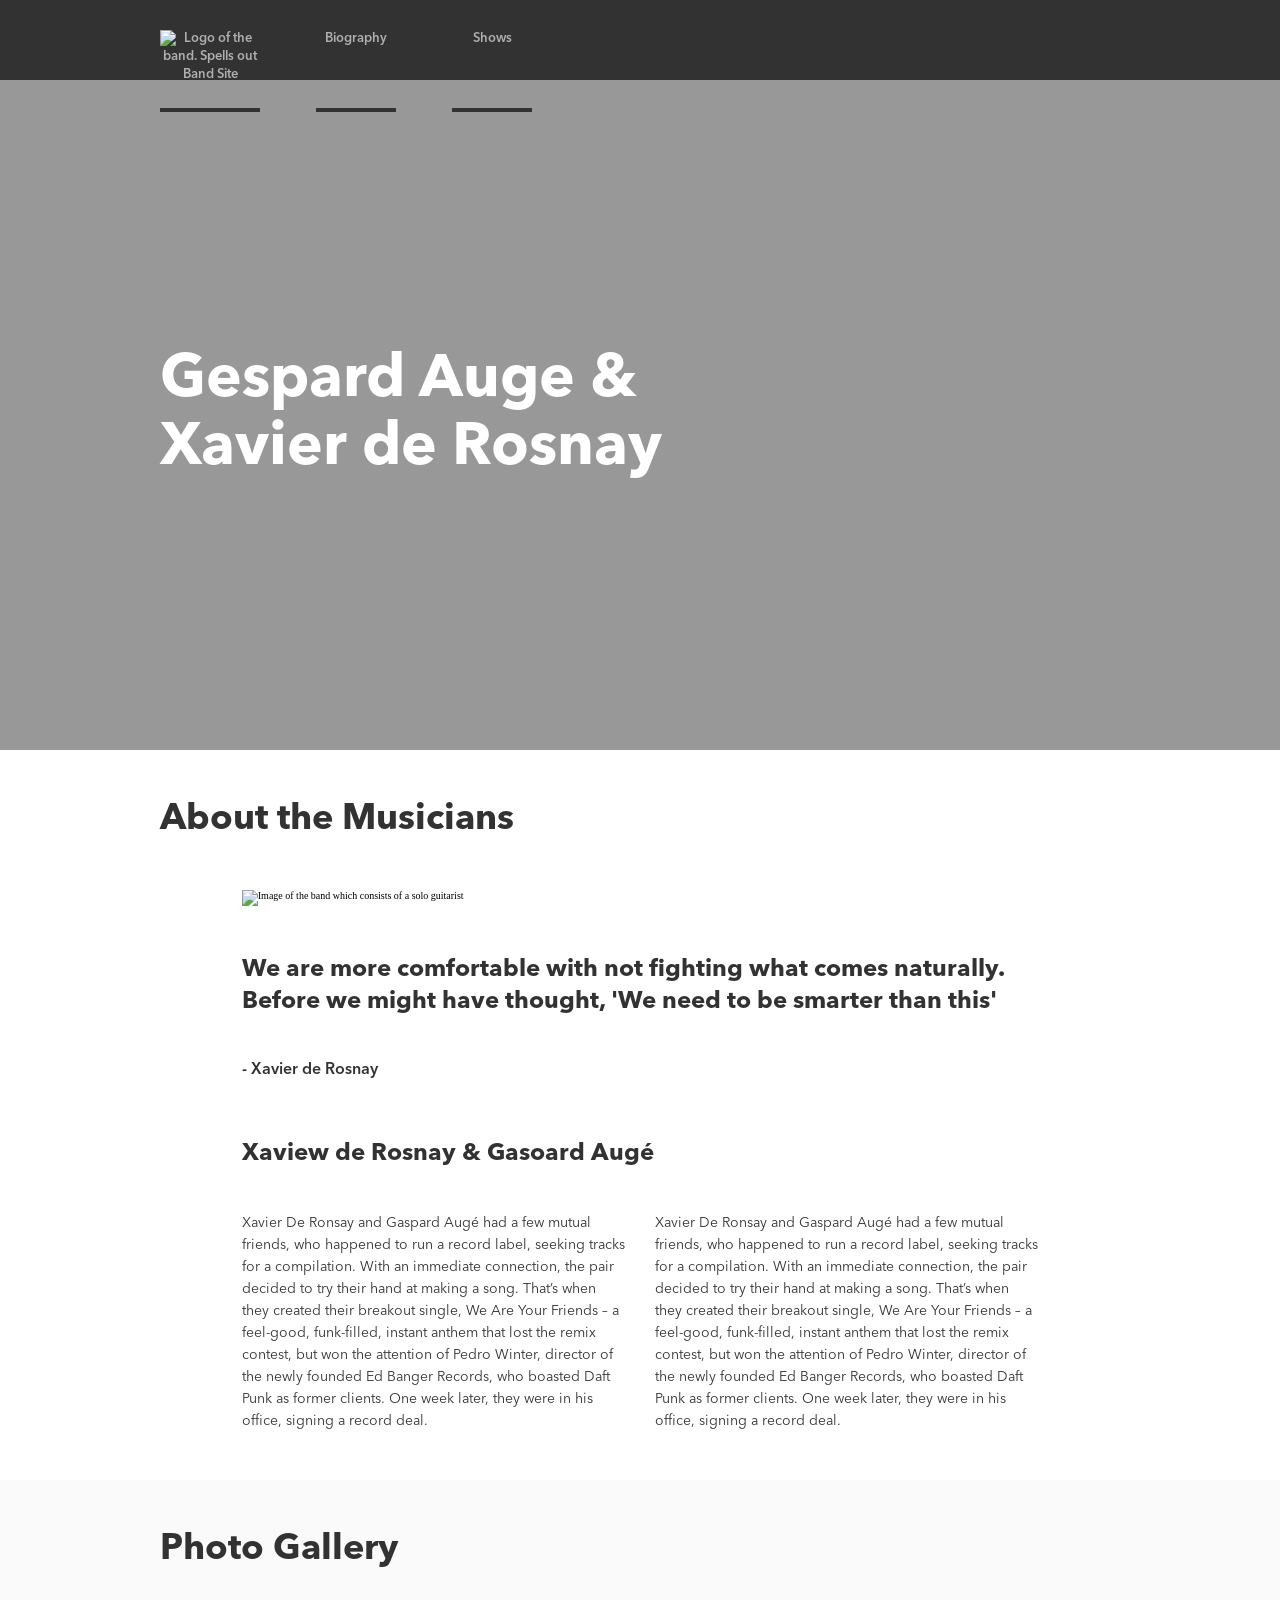
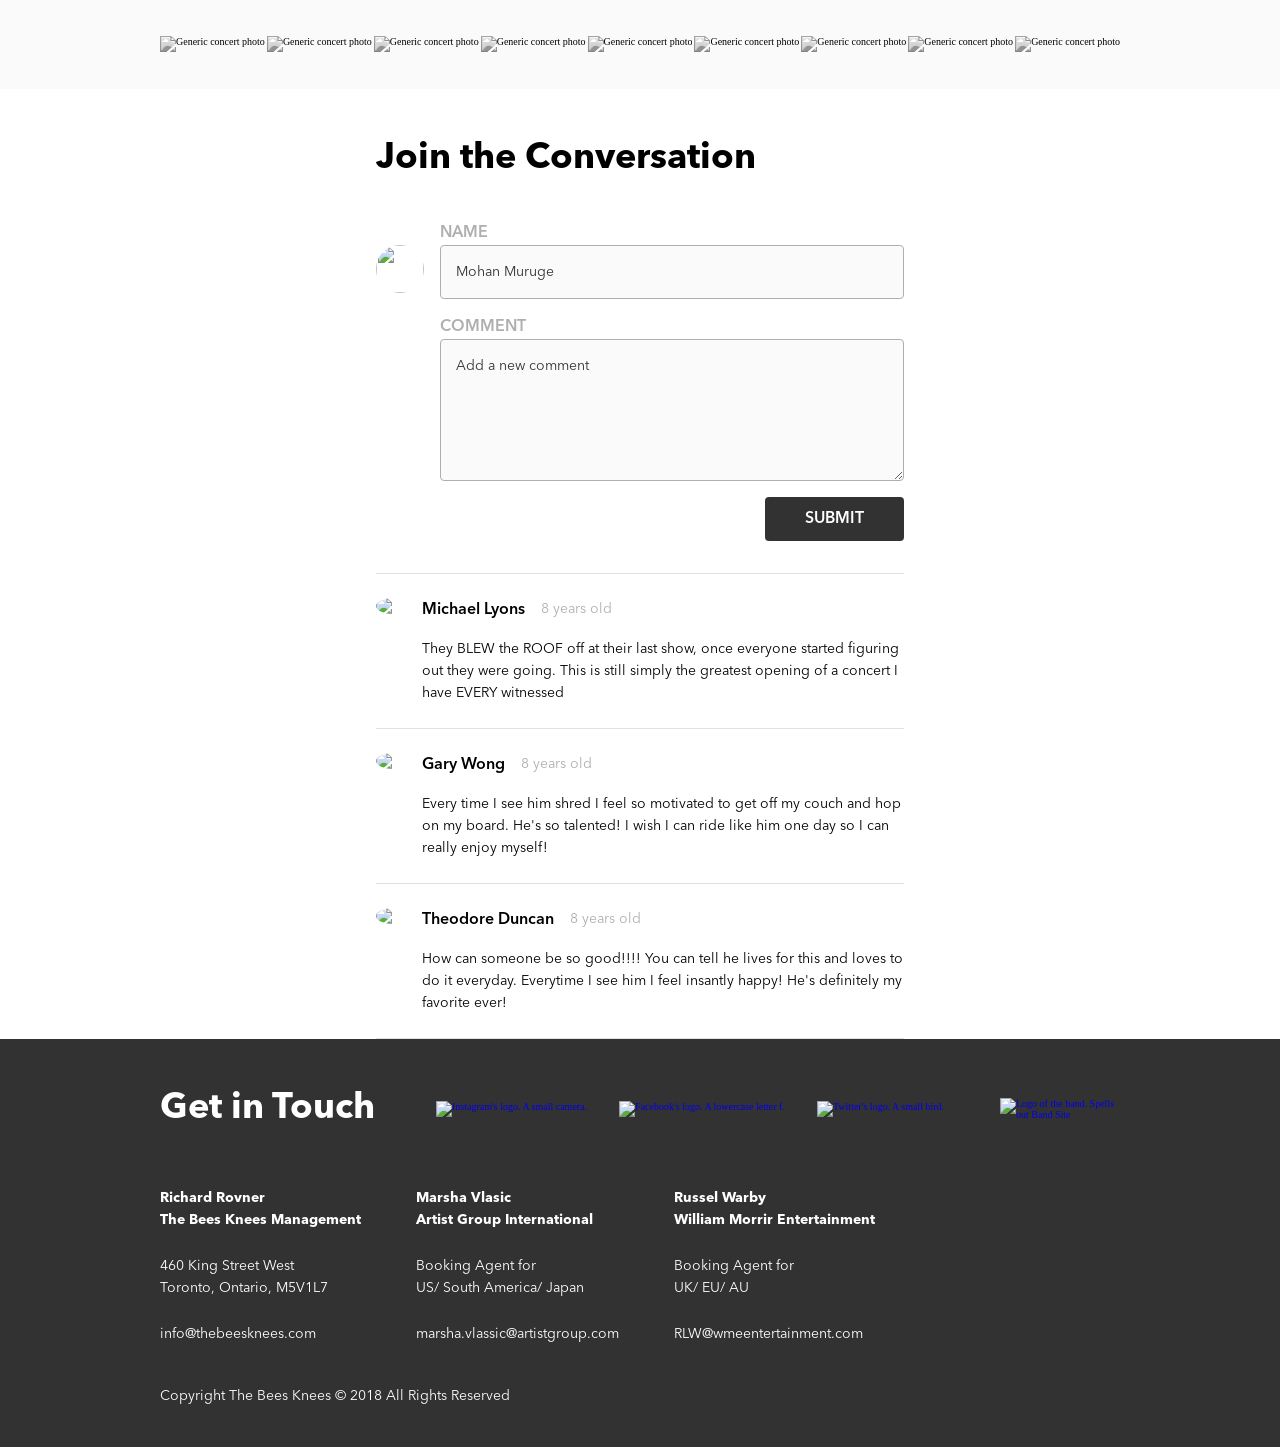
==== sprint2/index.html @ 16f15929 "comments now display just now after posted. BEM variable fixed. Continue work on BEM in comment sect" ====
<!DOCTYPE html>
<html lang="en">
<head>
  <meta charset="UTF-8">
  <meta name="viewport" content="width=device-width, initial-scale=1.0">
  <meta http-equiv="X-UA-Compatible" content="ie=edge">
  <link rel="stylesheet" href="./css/master.css">
  <title>Band Site</title>
</head>
<body>
  <header id="home" class="header"> 
    <nav class="nav"><!--Start of the Navigation-->
      <ul class="nav__list"> <!--Start of navigation list-->
        <li class="nav__item nav__item--full"> <!--Logo takes up full width at mobile-->
          <a href="#home" class="nav__link">
            <img class="nav__logo" src="../../assets/logo/Logo-bandsite.png" alt="Logo of the band. Spells out Band Site">
          </a>
        </li>
        <li class="nav__item nav__item--half"> <!--Nav links take up half width at mobile-->
          <a  class="nav__link nav__link--hover"href="#about">Biography</a>
        </li>
        <li class="nav__item nav__item--half"> <!--Nav links take up half width at mobile-->
          <a  class="nav__link nav__link--hover" href="#">Shows</a>
        </li>
      </ul> <!--End of navigation list-->
    </nav> <!--End of Navigation-->
    <div class="header__hero-wrapper">
      <h1 class="header__title">Gespard Auge &AMP; Xavier de Rosnay</h1> <!--Hero header and page title-->
    </div>
  </header>
  
  <main>
    <section id="about" class="section section--about"> <!--Start of About section-->
      <h2 class="section__title section__title--about">About the Musicians</h2> 
      <div class="section__content section__content--about"> <!--Start of About section content-->
        <div class="section__img-container">
          <img class="section__img--about" src="../../assets/images/band.jpg" alt="Image of the band which consists of a solo guitarist">
        </div>
        <blockquote class="section__quote">
          <p class="section__text--quote section__text--bold">We are more comfortable with not fighting what comes naturally. 
            Before we might have thought, 'We need to be smarter than this'</p> <!--Quote text-->
          <footer class="section__text section__text--bold">- Xavier de Rosnay</footer>
        </blockquote>
          
          <h3 class="section__sub-header">Xaview de Rosnay &AMP; Gasoard Augé</h3>
        <div class="section__content--description"> <!--Start of Content description wrapper-->
          <p class="section__text section__text--description">Xavier De Ronsay and Gaspard Augé had a few mutual friends, who happened to run a record label, seeking tracks for a compilation. With an immediate connection, the pair decided to try their hand at making a song. That’s when they created their breakout single, We Are Your Friends – a feel-good, funk-filled, instant anthem that lost the remix contest, but won the attention of Pedro Winter, director of the newly founded Ed Banger Records, who boasted Daft Punk as former clients. One week later, they were in his office, signing a record deal.</p>
          <p class="section__text section__text--description">Xavier De Ronsay and Gaspard Augé had a few mutual friends, who happened to run a record label, seeking tracks for a compilation. With an immediate connection, the pair decided to try their hand at making a song. That’s when they created their breakout single, We Are Your Friends – a feel-good, funk-filled, instant anthem that lost the remix contest, but won the attention of Pedro Winter, director of the newly founded Ed Banger Records, who boasted Daft Punk as former clients. One week later, they were in his office, signing a record deal.</p>
        </div> <!--End of Content description wrapper-->
      </div> <!--Start of About section content-->
    </section> <!--End of About section-->

    <section id="shows" class="section section--shows"> <!--Start of Shows section-->
      <h2 class="section__title section__title--shows">Photo Gallery</h2>
      <ul class="section__content--gallery"> <!--Start of Gallery section-->
        <li class="section__img-container--gallery"> <!--Gallery image container-->
          <img class="section__img--shows" src="../../assets/images/Photo-gallery-1.jpg" alt="Generic concert photo">
        </li>
        <li class="section__img-container--gallery"> <!--Gallery image container-->
          <img class="section__img--shows" src="../../assets/images/Photo-gallery-2.jpg" alt="Generic concert photo">
        </li>
        <li class="section__img-container--gallery"> <!--Gallery image container-->
          <img class="section__img--shows" src="../../assets/images/Photo-gallery-3.jpg" alt="Generic concert photo">
        </li>
        <li class="section__img-container--gallery"> <!--Gallery image container-->
          <img class="section__img--shows" src="../../assets/images/Photo-gallery-4.jpg" alt="Generic concert photo">
        </li>
        <li class="section__img-container--gallery"> <!--Gallery image container-->
          <img class="section__img--shows" src="../../assets/images/Photo-gallery-5.jpg" alt="Generic concert photo">
        </li>
        <li class="section__img-container--gallery"> <!--Gallery image container-->
          <img class="section__img--shows" src="../../assets/images/Photo-gallery-6.jpg" alt="Generic concert photo">
        </li>
        <li class="section__img-container--gallery"> <!--Gallery image container-->
          <img class="section__img--shows" src="../../assets/images/Photo-gallery-7.jpg" alt="Generic concert photo">
        </li>
        <li class="section__img-container--gallery"> <!--Gallery image container-->
          <img class="section__img--shows" src="../../assets/images/Photo-gallery-8.jpg" alt="Generic concert photo">
        </li>
        <li class="section__img-container--gallery"> <!--Gallery image container-->
          <img class="section__img--shows" src="../../assets/images/Photo-gallery-9.jpg" alt="Generic concert photo">
        </li>
      </ul> <!--End of Gallery section-->
    </section> <!--End of Shows section-->

    <section class="section section--comments"> <!--Start of the Comments section-->
      <div class="comments"> <!-- Start of Comment center wrapper-->
        <h2 class="comments__title">Join the Conversation</h2>
        <div class="comments__flex"> <!--Start of the flex container for new comments-->
          <img class="comments__img--large" src="../../../assets/images/Mohan-muruge.jpg" alt="">
          <form class="comments__form" action=""> <!--Start of the input form-->
            <label class='comments__label' for="name">Name</label> 
            <input type="text" name='name' class='comments__input comments__input--name' placeholder="Mohan Muruge"> <!--Input for the name-->
            <label class='comments__label' for="comment">Comment</label>
            <textarea name="comment" class='comments__input comments__input--comment' rows="5" cols="" placeholder="Add a new comment"></textarea> <!--Input for the comment-->
            <button class='button comments__submit'>Submit</button>
          </form> <!--End of the input form-->
        </div> <!--End of the flex container for new comments-->
        <div class="comments--posted">
          <!-- Javascript inserted into this div -->
        </div>
      </div> <!-- Start of Comment center wrapper-->
    </section> <!--End of the Comments section-->
  </main>

  <footer class="footer"> 
    <div class="footer__flex"><!--Start of Top footer flex container-->
      <h2 class="footer__title">Get in Touch</h2> <!--Top footer flex item 1 - Footer title-->
      <ul class="footer__flex social"> <!--Top footer flex item 2 - Social Icons-->
        <li class="social__container"> <!--Social link container-->
          <a class="social__link" href="http://www.instagram.com" target="__blank">
            <img class="social__img" src="../../assets/icons/png/Icon-instagram.png" alt="Instagram's logo. A small camera.">
          </a>
        </li>
        <li class="social__container"> <!--Social link container-->
          <a class="social__link" href="http://www.facebook.com" target="__blank">
            <img class="social__img" src="../../assets/icons/png/Icon-facebook.png" alt="Facebook's logo. A lowercase letter f.">
          </a>
        </li>
        <li class="social__container"> <!--Social link container-->
          <a class="social__link" href="http://www.twitter.com" target="__blank">        
            <img class="social__img" src="../../assets/icons/png/Icon-twitter.png" alt="Twitter's logo. A small bird.">
          </a>      
        </li>
      </ul> <!--End of top footer flex item 2-->
      <a href="#home" class="social__logo"> <!--Top footer flex item 3 - Band Logo-->
        <img src="../../assets/logo/Logo-bandsite.png" alt="Logo of the band. Spells out Band Site">
      </a>
    </div> <!--End of Top footer flex container-->
    <ul class="contact footer__flex"> <!--Start of Middle footer flex container-->
      <li class="contact__item"> <!--Middle footer flex item 1 - Contact Info-->
        <p class="contact__text contact__text--bold">Richard Rovner</p>
        <p class="contact__text contact__text--bold contact__text--padding">The Bees Knees Management</p>
        <p class="contact__text">460 King Street West</p>
        <p class="contact__text contact__text--padding">Toronto, Ontario, M5V1L7</p>
        <a class="contact__mail" href="mailto:info@thebeesknees.com">info@thebeesknees.com</a>
      </li><!--End of Middle footer flex item 1-->
      <li class="contact__item"> <!--Middle footer flex item 2 - Contact Info-->
        <p class="contact__text contact__text--bold">Marsha Vlasic</p>
        <p class="contact__text contact__text--bold contact__text--padding">Artist Group International</p>
        <p class="contact__text">Booking Agent for</p>
        <p class="contact__text contact__text--padding">US/ South America/ Japan</p>
        <a class="contact__mail" href="mailto:Rmarsha.vlassic@artistgroup.com">marsha.vlassic@artistgroup.com</a>
      </li> <!--End of Middle footer flex item 2-->
      <li class="contact__item"> <!--Middle footer flex item 3 - Contact Info-->
        <p class="contact__text contact__text--bold">Russel Warby</p>
        <p class="contact__text contact__text--bold contact__text--padding">William Morrir Entertainment</p>
        <p class="contact__text">Booking Agent for</p>
        <p class="contact__text contact__text--padding">UK/ EU/ AU</p>
        <a class="contact__mail" href="mailto:RLW@wmeentertainment.com">RLW@wmeentertainment.com</a>
      </li> <!--End of Middle footer flex item 3-->
    </ul> <!--End of Middle footer flex container-->
    <p class="contact__text">Copyright The Bees Knees &COPY; 2018 All Rights Reserved</p>
  </footer>
  
  <script src="./js/script.js"></script>

</body>
</html>
---- sprint2/css/master.css ----
html {
  line-height: 1.15;
  -ms-text-size-adjust: 100%;
  -webkit-text-size-adjust: 100%;
}

body {
  margin: 0;
}

article, aside, footer, header, nav, section {
  display: block;
}

h1 {
  font-size: 2em;
  margin: .67em 0;
}

figcaption, figure, main {
  display: block;
}

figure {
  margin: 1em 40px;
}

hr {
  -webkit-box-sizing: content-box;
          box-sizing: content-box;
  height: 0;
  overflow: visible;
}

pre {
  font-family: monospace,monospace;
  font-size: 1em;
}

a {
  background-color: transparent;
  -webkit-text-decoration-skip: objects;
}

abbr[title] {
  border-bottom: none;
  text-decoration: underline;
  -webkit-text-decoration: underline dotted;
          text-decoration: underline dotted;
}

b, strong {
  font-weight: inherit;
}

b, strong {
  font-weight: bolder;
}

code, kbd, samp {
  font-family: monospace,monospace;
  font-size: 1em;
}

dfn {
  font-style: italic;
}

mark {
  background-color: #ff0;
  color: #000;
}

small {
  font-size: 80%;
}

sub, sup {
  font-size: 75%;
  line-height: 0;
  position: relative;
  vertical-align: baseline;
}

sub {
  bottom: -.25em;
}

sup {
  top: -.5em;
}

audio, video {
  display: inline-block;
}

audio:not([controls]) {
  display: none;
  height: 0;
}

img {
  border-style: none;
}

svg:not(:root) {
  overflow: hidden;
}

button, input, optgroup, select, textarea {
  font-family: sans-serif;
  font-size: 100%;
  line-height: 1.15;
  margin: 0;
}

button, input {
  overflow: visible;
}

button, select {
  text-transform: none;
}

button, html [type=button], [type=reset], [type=submit] {
  -webkit-appearance: button;
}

button::-moz-focus-inner, [type=button]::-moz-focus-inner, [type=reset]::-moz-focus-inner, [type=submit]::-moz-focus-inner {
  border-style: none;
  padding: 0;
}

button:-moz-focusring, [type=button]:-moz-focusring, [type=reset]:-moz-focusring, [type=submit]:-moz-focusring {
  outline: 1px dotted ButtonText;
}

fieldset {
  padding: .35em .75em .625em;
}

legend {
  -webkit-box-sizing: border-box;
          box-sizing: border-box;
  color: inherit;
  display: table;
  max-width: 100%;
  padding: 0;
  white-space: normal;
}

progress {
  display: inline-block;
  vertical-align: baseline;
}

textarea {
  overflow: auto;
}

[type=checkbox], [type=radio] {
  -webkit-box-sizing: border-box;
          box-sizing: border-box;
  padding: 0;
}

[type=number]::-webkit-inner-spin-button, [type=number]::-webkit-outer-spin-button {
  height: auto;
}

[type=search] {
  -webkit-appearance: textfield;
  outline-offset: -2px;
}

[type=search]::-webkit-search-cancel-button, [type=search]::-webkit-search-decoration {
  -webkit-appearance: none;
}

::-webkit-file-upload-button {
  -webkit-appearance: button;
  font: inherit;
}

details, menu {
  display: block;
}

summary {
  display: list-item;
}

canvas {
  display: inline-block;
}

template {
  display: none;
}

[hidden] {
  display: none;
}

.clearfix:after {
  visibility: hidden;
  display: block;
  font-size: 0;
  content: " ";
  clear: both;
  height: 0;
}

* {
  -webkit-box-sizing: border-box;
  box-sizing: border-box;
}

.visuallyhidden:not(:focus):not(:active) {
  position: absolute;
  width: 1px;
  height: 1px;
  margin: -1px;
  border: 0;
  padding: 0;
  white-space: nowrap;
  -webkit-clip-path: inset(100%);
          clip-path: inset(100%);
  clip: rect(0 0 0 0);
  overflow: hidden;
}

@font-face {
  font-family: "AvenirBold";
  src: url("./fonts/AvenirNextProLT/Linotype - AvenirNextLTPro-Bold.otf") format("opentype"), url("./fonts/AvenirNextProLT/Alternative files/Linotype - Avenir Next LT Pro Bold.ttf") format("truetype");
}

@font-face {
  font-family: "AvenirDemiBold";
  src: url("./fonts/AvenirNextProLT/Linotype - AvenirNextLTPro-Demi.otf") format("opentype"), url("./fonts/AvenirNextProLT/Alternative files/Linotype - Avenir Next LT Pro Demi.ttf") format("truetype");
}

@font-face {
  font-family: "AvenirRegular";
  src: url("./fonts/AvenirNextProLT/Linotype - AvenirNextLTPro-Regular.otf") format("opentype"), url("./fonts/AvenirNextProLT/Alternative files/Linotype - Avenir Next LT Pro.ttf") format("truetype");
}

.header__title {
  font-weight: 600;
  font-family: AvenirBold, Helvetica, sans-serif;
  font-size: 2.4rem;
  line-height: 3.2rem;
}

@media only screen and (min-width: 550px) {
  .header__title {
    font-size: 6rem;
    line-height: 6.8rem;
  }
}

.section__title, .comments__title, .footer__title {
  font-weight: 600;
  font-family: AvenirBold, Helvetica, sans-serif;
  font-size: 2.4rem;
  line-height: 3.2rem;
}

@media only screen and (min-width: 550px) {
  .section__title, .comments__title, .footer__title {
    font-size: 3.6rem;
    line-height: 4.4rem;
  }
}

.section__sub-header {
  font-weight: 600;
  font-family: AvenirBold, Helvetica, sans-serif;
  font-size: 1.4rem;
  line-height: 2.2rem;
}

@media only screen and (min-width: 550px) {
  .section__sub-header {
    font-size: 2.4rem;
    line-height: 3.2rem;
  }
}

.section__text, .comments__input, .content__flex, .content__date, .content__comment, .contact__text, .contact__mail {
  font-weight: 400;
  font-family: AvenirRegular, Helvetica, sans-serif;
  font-size: 1.3rem;
  line-height: 1.8rem;
}

@media only screen and (min-width: 550px) {
  .section__text, .comments__input, .content__flex, .content__date, .content__comment, .contact__text, .contact__mail {
    font-size: 1.4rem;
    line-height: 2.2rem;
  }
}

.comments__submit, .section__text--bold, .comments__label, .content__username {
  font-weight: 500;
  font-family: AvenirDemiBold, Helvetica, sans-serif;
  font-size: 1.6rem;
  line-height: 2.4rem;
}

.section, .footer {
  padding-left: 5%;
  padding-right: 5%;
}

@media only screen and (min-width: 550px) {
  .nav, .section, .footer {
    padding-left: 3.125%;
    padding-right: 3.125%;
  }
}

@media only screen and (min-width: 1200px) {
  .nav, .section, .footer {
    padding-left: 12.5%;
    padding-right: 12.5%;
  }
}

.header__title {
  margin-left: 5%;
  margin-right: 5%;
}

@media only screen and (min-width: 550px) {
  .header__title {
    margin-left: 3.125%;
    margin-right: 3.125%;
  }
}

@media only screen and (min-width: 1200px) {
  .header__title {
    margin-left: 12.5%;
    margin-right: 12.5%;
  }
}

.comments__submit {
  color: white;
  text-transform: uppercase;
  border-radius: 4px;
  background: #323232;
  padding: 10px 40px;
}

.comments__submit:hover {
  background: #0065AD;
}

@media only screen and (min-width: 550px) {
  .comments__submit {
    max-width: 14.8rem;
    -ms-flex-item-align: end;
        align-self: flex-end;
  }
}

.comments__flex, .comments__posted-comment {
  border-bottom: 1px solid #E1E1E1;
}

/************************* General Settings of Elements and Sections...and Stylistic Sugar! *************************/
html {
  font-size: 62.5%;
}

ul, li {
  padding: 0;
  margin: 0;
}

li {
  list-style: none;
}

h1, h2, h3,
h4, h5, h6,
p {
  margin: 0;
}

img {
  width: 100%;
  display: block;
}

a {
  display: inline-block;
  text-decoration: none;
}

blockquote {
  padding: 0;
  margin: 0;
}

button, input,
textarea {
  border: none;
}

.header {
  display: -webkit-box;
  display: -ms-flexbox;
  display: flex;
  -webkit-box-orient: vertical;
  -webkit-box-direction: normal;
      -ms-flex-direction: column;
          flex-direction: column;
  height: 26.3rem;
}

@media only screen and (min-width: 550px) {
  .header {
    height: 48rem;
  }
}

@media only screen and (min-width: 1200px) {
  .header {
    height: 75rem;
  }
}

.header__hero-wrapper {
  -webkit-box-flex: 1;
      -ms-flex: 1;
          flex: 1;
  display: -webkit-box;
  display: -ms-flexbox;
  display: flex;
  -webkit-box-orient: vertical;
  -webkit-box-direction: normal;
      -ms-flex-direction: column;
          flex-direction: column;
  -webkit-box-pack: center;
      -ms-flex-pack: center;
          justify-content: center;
  background-image: -webkit-gradient(linear, left top, left bottom, from(rgba(50, 50, 50, 0.5))), url("../../../assets/images/hero.jpg");
  background-image: linear-gradient(rgba(50, 50, 50, 0.5)), url("../../../assets/images/hero.jpg");
  background-size: cover;
  background-position: center;
  background-repeat: no-repeat;
}

.header__title {
  max-width: 21rem;
  color: #FFF;
}

@media only screen and (min-width: 550px) {
  .header__title {
    max-width: 59.6rem;
  }
}

@media only screen and (min-width: 1200px) {
  .header__title {
    max-width: 52.8rem;
  }
}

.nav {
  background: #323232;
}

.nav__list {
  display: -webkit-box;
  display: -ms-flexbox;
  display: flex;
  -ms-flex-wrap: wrap;
      flex-wrap: wrap;
  height: 8.0rem;
  -ms-flex-pack: distribute;
      justify-content: space-around;
}

@media only screen and (min-width: 550px) {
  .nav__list {
    -webkit-box-pack: start;
        -ms-flex-pack: start;
            justify-content: flex-start;
  }
}

.nav__item {
  text-align: center;
  display: -webkit-box;
  display: -ms-flexbox;
  display: flex;
  -webkit-box-align: stretch;
      -ms-flex-align: stretch;
          align-items: stretch;
  position: relative;
}

.nav__item--full {
  -webkit-box-flex: 0;
      -ms-flex: 0 0 100%;
          flex: 0 0 100%;
}

@media only screen and (min-width: 550px) {
  .nav__item--full {
    -webkit-box-flex: 0;
        -ms-flex: 0;
            flex: 0;
    margin-right: 24px;
  }
}

@media only screen and (min-width: 1200px) {
  .nav__item--full {
    margin-right: 56px;
  }
}

.nav__item--half {
  -webkit-box-flex: 0;
      -ms-flex: 0 0 50%;
          flex: 0 0 50%;
}

@media only screen and (min-width: 550px) {
  .nav__item--half {
    -webkit-box-flex: 0;
        -ms-flex: 0;
            flex: 0;
    margin-right: 24px;
  }
}

@media only screen and (min-width: 1200px) {
  .nav__item--half {
    margin-right: 56px;
    min-width: 80px;
  }
}

.nav__logo {
  width: 100px;
  margin: 0 auto;
}

.nav__link {
  font-size: 1.3rem;
  line-height: 1.8rem;
  font-weight: 500;
  font-family: AvenirDemiBold, Helvetica, sans-serif;
  -webkit-box-flex: 1;
      -ms-flex: 1;
          flex: 1;
  padding: 8px;
  color: #AFAFAF;
  border-bottom: 4px solid #323232;
}

.nav__link--hover:hover {
  color: #FAFAFA;
  border-bottom: 4px solid #FFF;
}

@media only screen and (min-width: 550px) {
  .nav__link {
    padding: 30px 0 24px 0;
  }
}

.section--about {
  padding-top: 32px;
  padding-bottom: 40px;
}

@media only screen and (min-width: 550px) {
  .section--about {
    padding-top: 40px;
  }
}

@media only screen and (min-width: 1200px) {
  .section--about {
    padding-top: 48px;
  }
}

@media only screen and (min-width: 550px) {
  .section--about {
    padding-bottom: 44px;
  }
}

@media only screen and (min-width: 1200px) {
  .section--about {
    padding-bottom: 48px;
  }
}

.section--shows {
  padding-top: 32px;
  padding-bottom: 24px;
  background: #FAFAFA;
}

@media only screen and (min-width: 550px) {
  .section--shows {
    padding-top: 40px;
  }
}

@media only screen and (min-width: 1200px) {
  .section--shows {
    padding-top: 48px;
  }
}

@media only screen and (min-width: 550px) {
  .section--shows {
    padding-bottom: 20px;
  }
}

@media only screen and (min-width: 1200px) {
  .section--shows {
    padding-bottom: 16px;
  }
}

.section--comments {
  padding-top: 32px;
}

@media only screen and (min-width: 550px) {
  .section--comments {
    padding-top: 40px;
  }
}

@media only screen and (min-width: 1200px) {
  .section--comments {
    padding-top: 48px;
  }
}

.section__title {
  color: #323232;
}

.section__title--about {
  padding-bottom: 24px;
}

@media only screen and (min-width: 550px) {
  .section__title--about {
    padding-bottom: 36px;
  }
}

@media only screen and (min-width: 1200px) {
  .section__title--about {
    padding-bottom: 48px;
  }
}

.section__title--shows {
  padding-bottom: 24px;
}

@media only screen and (min-width: 550px) {
  .section__title--shows {
    padding-bottom: 44px;
  }
}

@media only screen and (min-width: 1200px) {
  .section__title--shows {
    padding-bottom: 64px;
  }
}

.section__quote {
  padding-bottom: 40px;
}

@media only screen and (min-width: 550px) {
  .section__quote {
    padding-bottom: 48px;
  }
}

@media only screen and (min-width: 1200px) {
  .section__quote {
    padding-bottom: 56px;
  }
}

.section__text {
  color: #323232;
}

.section__text--bold {
  color: #323232;
}

.section__text--quote {
  padding-bottom: 32px;
  color: #323232;
}

@media only screen and (min-width: 550px) {
  .section__text--quote {
    padding-bottom: 36px;
  }
}

@media only screen and (min-width: 1200px) {
  .section__text--quote {
    padding-bottom: 40px;
  }
}

@media only screen and (min-width: 550px) {
  .section__text--quote {
    font-weight: 600;
    font-family: AvenirBold, Helvetica, sans-serif;
    font-size: 1.4rem;
    line-height: 2.2rem;
  }
}

@media only screen and (min-width: 550px) and (min-width: 550px) {
  .section__text--quote {
    font-size: 2.4rem;
    line-height: 3.2rem;
  }
}

@media only screen and (min-width: 550px) {
  .section__text--description {
    max-width: 48.33333%;
  }
}

@media only screen and (min-width: 1200px) {
  .section__text--description {
    max-width: 48.14815%;
  }
}

.section__sub-header {
  padding-bottom: 24px;
  color: #323232;
}

@media only screen and (min-width: 550px) {
  .section__sub-header {
    padding-bottom: 33px;
  }
}

@media only screen and (min-width: 1200px) {
  .section__sub-header {
    padding-bottom: 42px;
  }
}

@media only screen and (min-width: 1200px) {
  .section__content {
    max-width: 82.96296%;
    margin: 0 auto;
  }
}

@media only screen and (min-width: 550px) {
  .section__content--description {
    display: -webkit-box;
    display: -ms-flexbox;
    display: flex;
    -webkit-box-pack: justify;
        -ms-flex-pack: justify;
            justify-content: space-between;
  }
}

.section__content--gallery {
  display: -webkit-box;
  display: -ms-flexbox;
  display: flex;
  -ms-flex-wrap: wrap;
      flex-wrap: wrap;
  -webkit-box-orient: vertical;
  -webkit-box-direction: normal;
      -ms-flex-direction: column;
          flex-direction: column;
}

@media only screen and (min-width: 550px) {
  .section__content--gallery {
    -webkit-box-orient: horizontal;
    -webkit-box-direction: normal;
        -ms-flex-direction: row;
            flex-direction: row;
    -webkit-box-pack: justify;
        -ms-flex-pack: justify;
            justify-content: space-between;
  }
}

.section__img-container {
  padding-bottom: 24px;
}

@media only screen and (min-width: 550px) {
  .section__img-container {
    padding-bottom: 36px;
  }
}

@media only screen and (min-width: 1200px) {
  .section__img-container {
    padding-bottom: 48px;
  }
}

.section__img-container--gallery {
  margin-bottom: 1.6rem;
}

@media only screen and (min-width: 550px) {
  .section__img-container--gallery {
    max-width: 31.11111%;
    margin-bottom: 3.33333%;
  }
}

@media only screen and (min-width: 1200px) {
  .section__img-container--gallery {
    max-width: 31.85185%;
    margin-bottom: 2.22222%;
  }
}

.section__img--shows {
  -webkit-filter: grayscale(1);
          filter: grayscale(1);
  -webkit-transition: all 0.5s;
  transition: all 0.5s;
}

.section__img--shows:hover {
  -webkit-filter: grayscale(0);
          filter: grayscale(0);
  -webkit-transition: all 0.5s;
  transition: all 0.5s;
}

.comments {
  margin: 0 auto;
}

@media only screen and (min-width: 550px) {
  .comments {
    max-width: 52rem;
  }
}

@media only screen and (min-width: 1200px) {
  .comments {
    max-width: 52.8rem;
  }
}

.comments__flex {
  padding-bottom: 3.2rem;
  display: -webkit-box;
  display: -ms-flexbox;
  display: flex;
}

.comments__form {
  display: -webkit-box;
  display: -ms-flexbox;
  display: flex;
  -webkit-box-orient: vertical;
  -webkit-box-direction: normal;
      -ms-flex-direction: column;
          flex-direction: column;
  -webkit-box-flex: 1;
      -ms-flex: 1;
          flex: 1;
}

.comments__title {
  padding-bottom: 4.0rem;
}

.comments__img--small {
  width: 36px;
  border-radius: 50%;
  margin-right: 10px;
}

.comments__img--large {
  width: 48px;
  height: 48px;
  border-radius: 50%;
  margin-top: 2.4rem;
  margin-right: 1.6rem;
}

.comments__label {
  color: #AFAFAF;
  text-transform: uppercase;
}

.comments__input {
  color: #323232;
  background: #FAFAFA;
  padding: 15px;
  border: 1px solid #AFAFAF;
  border-radius: 4px;
  margin-bottom: 1.6rem;
}

.comments__input::-webkit-input-placeholder {
  color: #323232;
  opacity: 1;
}

.comments__input:-ms-input-placeholder {
  color: #323232;
  opacity: 1;
}

.comments__input::-ms-input-placeholder {
  color: #323232;
  opacity: 1;
}

.comments__input::placeholder {
  color: #323232;
  opacity: 1;
}

.comments__input:focus {
  border: 3px solid black;
}

.comments__input--comment {
  resize: vertical;
}

.comments__posted-comment {
  display: -webkit-box;
  display: -ms-flexbox;
  display: flex;
  padding: 2.4rem 0;
}

.content {
  display: -webkit-box;
  display: -ms-flexbox;
  display: flex;
  -webkit-box-orient: vertical;
  -webkit-box-direction: normal;
      -ms-flex-direction: column;
          flex-direction: column;
}

.content__flex {
  display: -webkit-box;
  display: -ms-flexbox;
  display: flex;
}

.content__username {
  font-weight: 600;
  margin-bottom: 1.6rem;
  margin-right: 1.6rem;
}

.content__date {
  margin-left: auto;
  color: #AFAFAF;
}

@media only screen and (min-width: 550px) {
  .content__date {
    margin-left: 0;
  }
}

.footer {
  background: #323232;
  color: white;
  padding-top: 32px;
  padding-bottom: 40px;
}

@media only screen and (min-width: 550px) {
  .footer {
    padding-top: 40px;
  }
}

@media only screen and (min-width: 1200px) {
  .footer {
    padding-top: 48px;
  }
}

@media only screen and (min-width: 550px) {
  .footer {
    padding-bottom: 40px;
  }
}

@media only screen and (min-width: 1200px) {
  .footer {
    padding-bottom: 40px;
  }
}

.footer__flex {
  display: -webkit-box;
  display: -ms-flexbox;
  display: flex;
  -webkit-box-orient: vertical;
  -webkit-box-direction: normal;
      -ms-flex-direction: column;
          flex-direction: column;
}

@media only screen and (min-width: 550px) {
  .footer__flex {
    -webkit-box-orient: horizontal;
    -webkit-box-direction: normal;
        -ms-flex-direction: row;
            flex-direction: row;
  }
}

.footer__title {
  padding-bottom: 24px;
}

@media only screen and (min-width: 550px) {
  .footer__title {
    padding-bottom: 40px;
  }
}

@media only screen and (min-width: 1200px) {
  .footer__title {
    padding-bottom: 56px;
  }
}

@media only screen and (min-width: 550px) {
  .footer__title {
    width: 224px;
    margin-right: 2.4rem;
  }
}

@media only screen and (min-width: 1200px) {
  .footer__title {
    width: 252px;
  }
}

.social {
  -webkit-box-orient: horizontal;
  -webkit-box-direction: normal;
      -ms-flex-direction: row;
          flex-direction: row;
}

.social__container {
  -ms-flex-item-align: center;
      -ms-grid-row-align: center;
      align-self: center;
  margin-right: 2.4rem;
  padding-bottom: 24px;
}

@media only screen and (min-width: 550px) {
  .social__container {
    padding-bottom: 40px;
  }
}

@media only screen and (min-width: 1200px) {
  .social__container {
    padding-bottom: 56px;
  }
}

@media only screen and (min-width: 1200px) {
  .social__container {
    margin-right: 3.2rem;
  }
}

.social__img {
  -webkit-transition: all 0.25s;
  transition: all 0.25s;
}

.social__img:hover {
  -webkit-transform: scale(1.25);
          transform: scale(1.25);
  -webkit-transition: all 0.25s;
  transition: all 0.25s;
}

.social__logo {
  width: 120px;
  -ms-flex-item-align: center;
      -ms-grid-row-align: center;
      align-self: center;
  display: none;
  padding-bottom: 24px;
}

@media only screen and (min-width: 550px) {
  .social__logo {
    padding-bottom: 40px;
  }
}

@media only screen and (min-width: 1200px) {
  .social__logo {
    padding-bottom: 56px;
  }
}

@media only screen and (min-width: 550px) {
  .social__logo {
    display: block;
    margin-left: auto;
  }
}

.contact {
  -webkit-box-pack: justify;
      -ms-flex-pack: justify;
          justify-content: space-between;
}

@media only screen and (min-width: 1200px) {
  .contact {
    max-width: 74.44444%;
  }
}

.contact__item {
  display: -webkit-box;
  display: -ms-flexbox;
  display: flex;
  -webkit-box-orient: vertical;
  -webkit-box-direction: normal;
      -ms-flex-direction: column;
          flex-direction: column;
  padding-bottom: 4.0rem;
  -webkit-box-pack: justify;
      -ms-flex-pack: justify;
          justify-content: space-between;
}

.contact__text--bold {
  font-weight: 600;
  font-family: AvenirBold, Helvetica, sans-serif;
}

.contact__text--padding {
  padding-bottom: 2.4rem;
}

.contact__mail {
  color: white;
  word-break: break-all;
}
/*# sourceMappingURL=master.css.map */
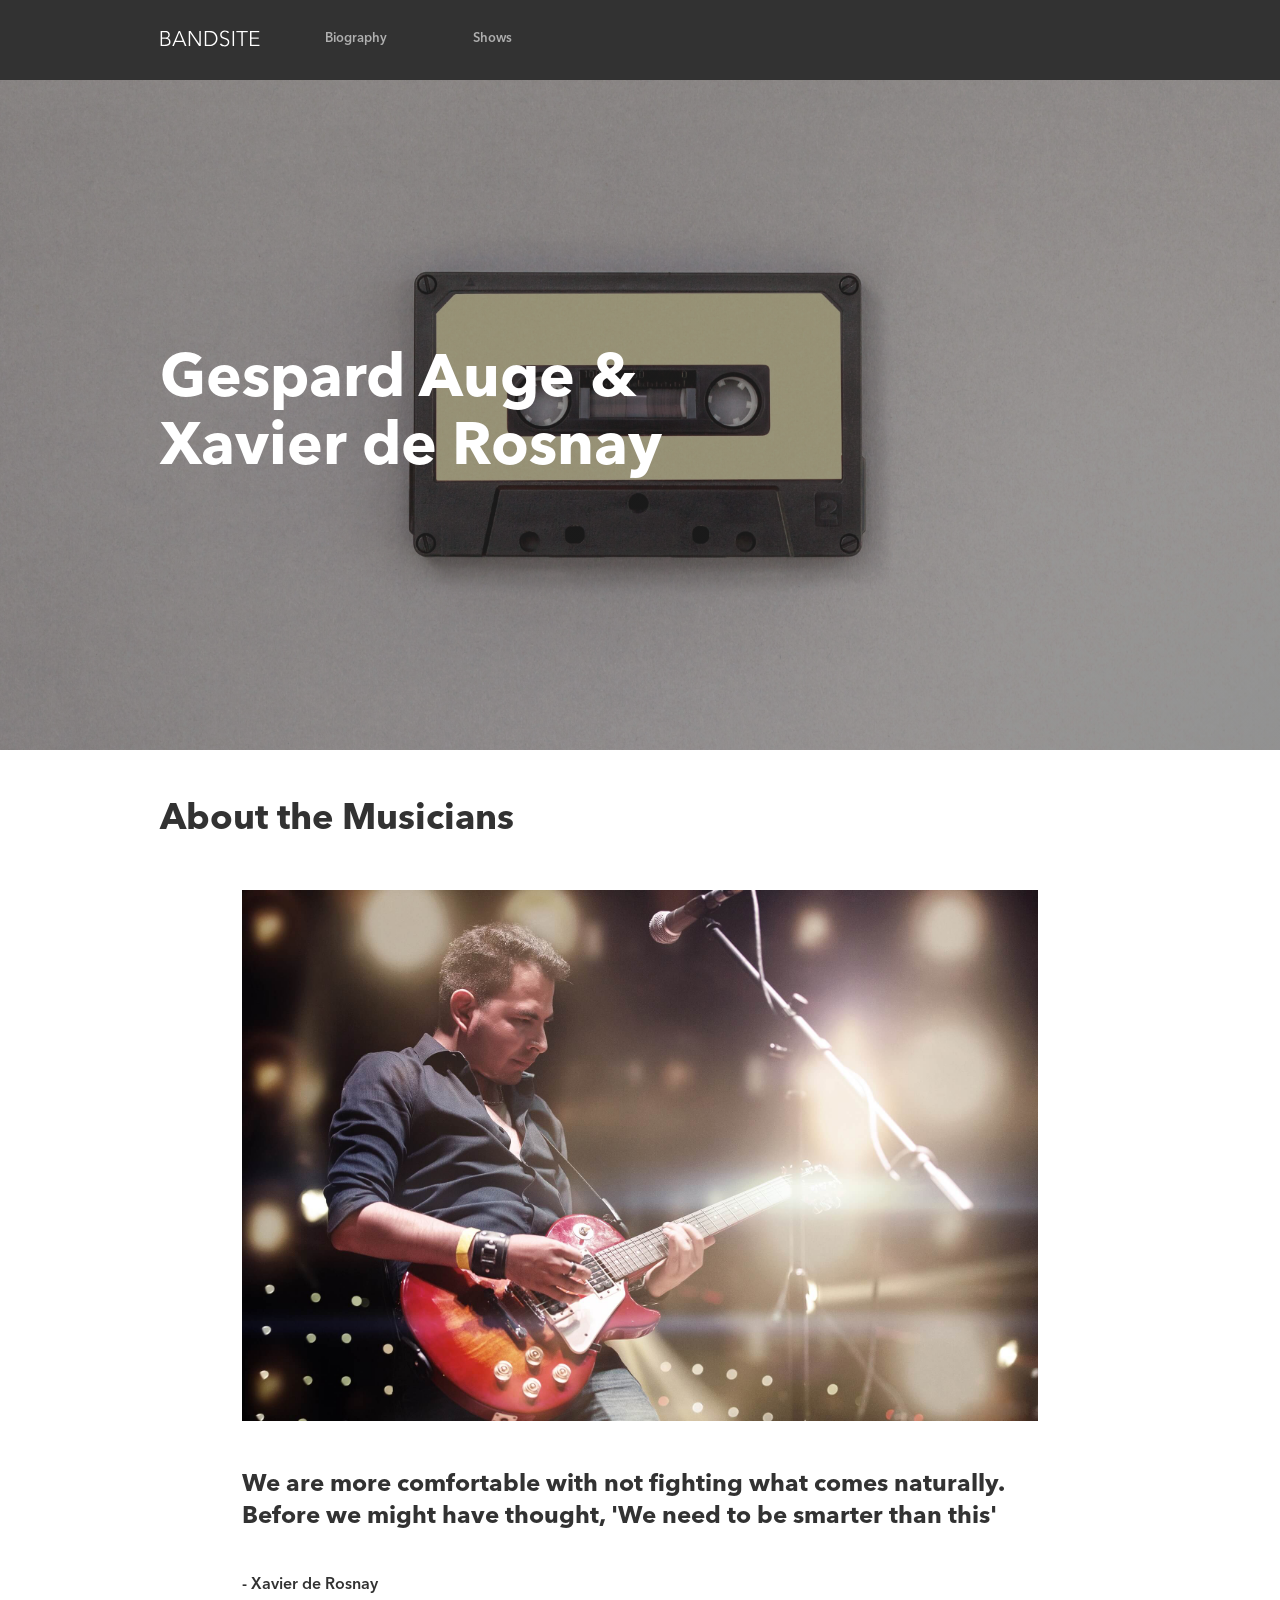
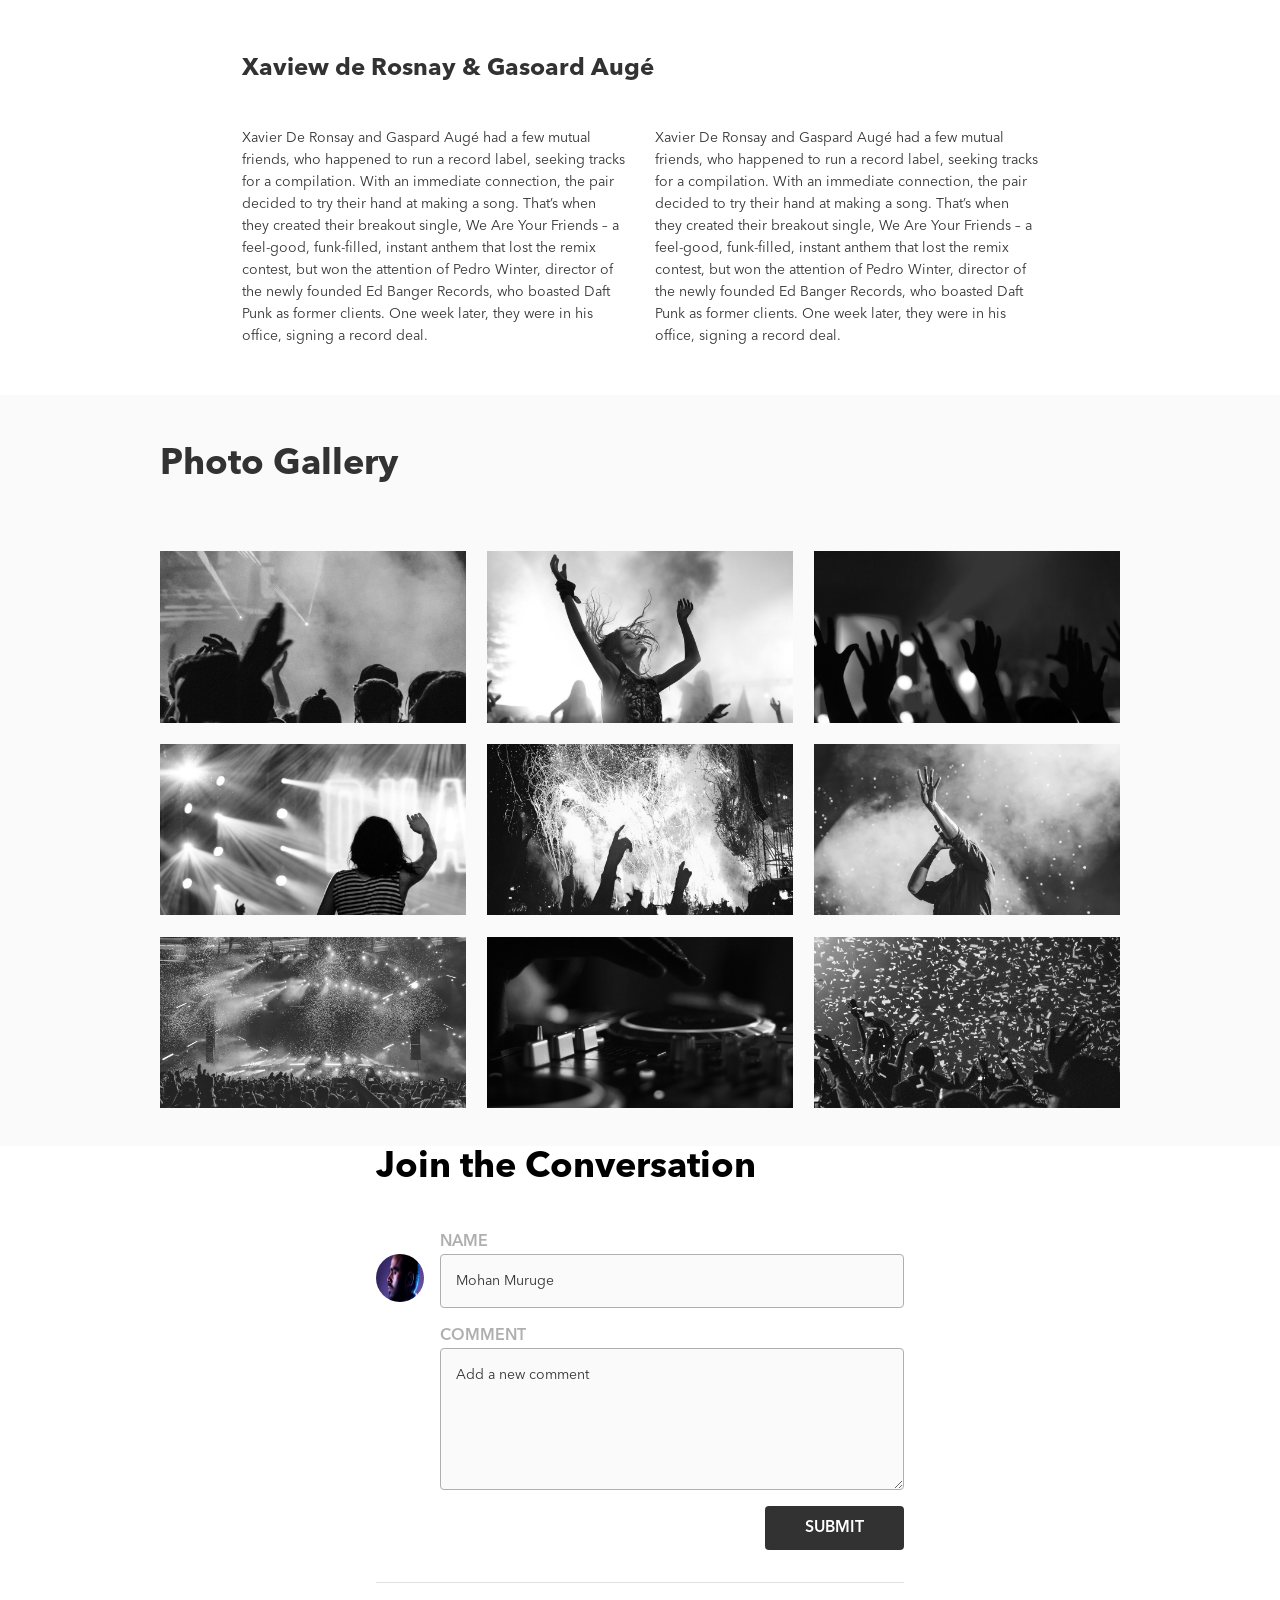
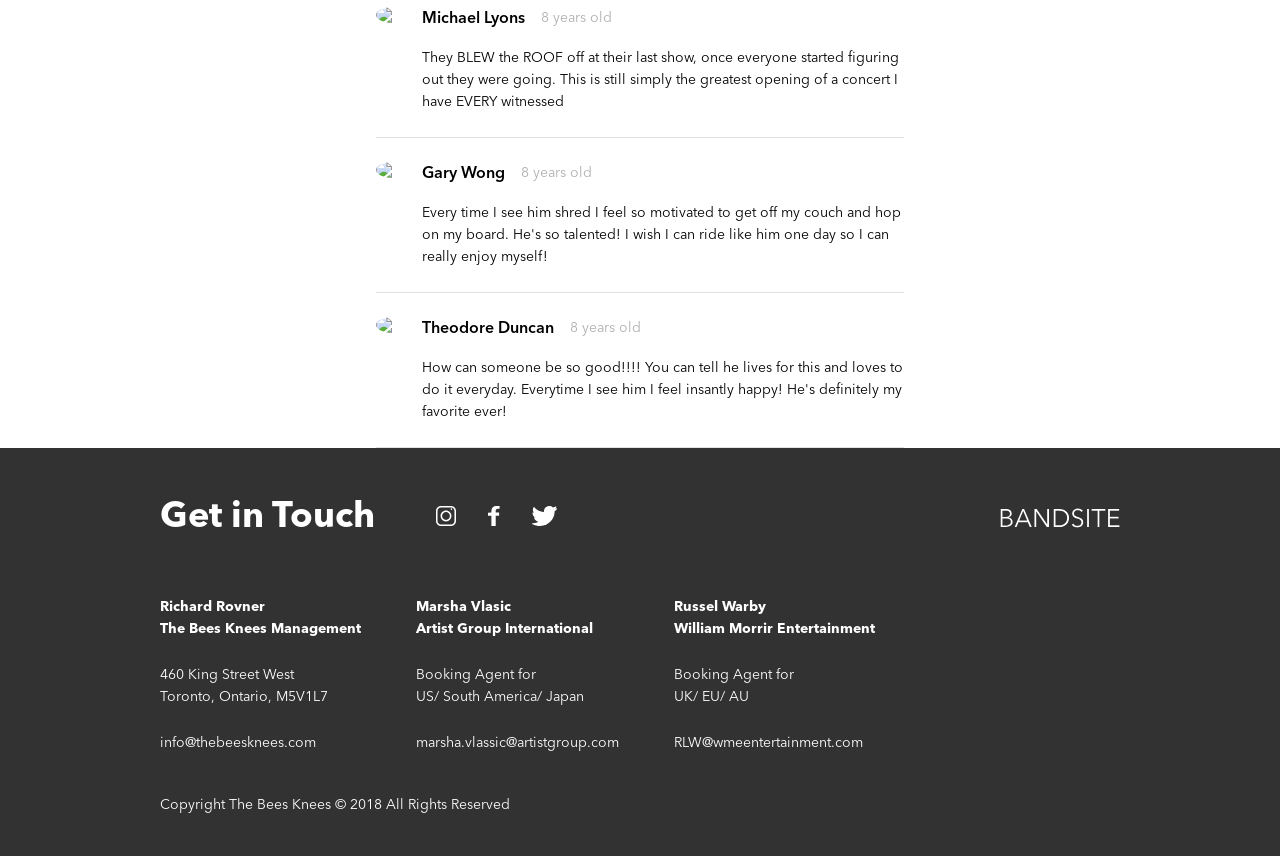
==== commit 1a200ed7: "Sprint 1 edits added to the Sprint 2 progress. Files may be overwritten but start fresh from here" ====
--- a/sprint2/index.html
+++ b/sprint2/index.html
@@ -4,8 +4,8 @@
   <meta charset="UTF-8">
   <meta name="viewport" content="width=device-width, initial-scale=1.0">
   <meta http-equiv="X-UA-Compatible" content="ie=edge">
+  <title>Band Site</title>
   <link rel="stylesheet" href="./css/master.css">
-  <title>Band Site</title>
 </head>
 <body>
   <header id="home" class="header"> 
@@ -13,7 +13,7 @@
       <ul class="nav__list"> <!--Start of navigation list-->
         <li class="nav__item nav__item--full"> <!--Logo takes up full width at mobile-->
           <a href="#home" class="nav__link">
-            <img class="nav__logo" src="../../assets/logo/Logo-bandsite.png" alt="Logo of the band. Spells out Band Site">
+            <img class="nav__logo" src="./assets/logo/Logo-bandsite.svg" alt="Logo of the band. Spells out Band Site">
           </a>
         </li>
         <li class="nav__item nav__item--half"> <!--Nav links take up half width at mobile-->
@@ -34,15 +34,14 @@
       <h2 class="section__title section__title--about">About the Musicians</h2> 
       <div class="section__content section__content--about"> <!--Start of About section content-->
         <div class="section__img-container">
-          <img class="section__img--about" src="../../assets/images/band.jpg" alt="Image of the band which consists of a solo guitarist">
+          <img class="section__img--about" src="./assets/images/band.jpg" alt="Image of the band which consists of a solo guitarist">
         </div>
         <blockquote class="section__quote">
           <p class="section__text--quote section__text--bold">We are more comfortable with not fighting what comes naturally. 
             Before we might have thought, 'We need to be smarter than this'</p> <!--Quote text-->
           <footer class="section__text section__text--bold">- Xavier de Rosnay</footer>
         </blockquote>
-          
-          <h3 class="section__sub-header">Xaview de Rosnay &AMP; Gasoard Augé</h3>
+        <h3 class="section__sub-header">Xaview de Rosnay &AMP; Gasoard Augé</h3>
         <div class="section__content--description"> <!--Start of Content description wrapper-->
           <p class="section__text section__text--description">Xavier De Ronsay and Gaspard Augé had a few mutual friends, who happened to run a record label, seeking tracks for a compilation. With an immediate connection, the pair decided to try their hand at making a song. That’s when they created their breakout single, We Are Your Friends – a feel-good, funk-filled, instant anthem that lost the remix contest, but won the attention of Pedro Winter, director of the newly founded Ed Banger Records, who boasted Daft Punk as former clients. One week later, they were in his office, signing a record deal.</p>
           <p class="section__text section__text--description">Xavier De Ronsay and Gaspard Augé had a few mutual friends, who happened to run a record label, seeking tracks for a compilation. With an immediate connection, the pair decided to try their hand at making a song. That’s when they created their breakout single, We Are Your Friends – a feel-good, funk-filled, instant anthem that lost the remix contest, but won the attention of Pedro Winter, director of the newly founded Ed Banger Records, who boasted Daft Punk as former clients. One week later, they were in his office, signing a record deal.</p>
@@ -54,31 +53,31 @@
       <h2 class="section__title section__title--shows">Photo Gallery</h2>
       <ul class="section__content--gallery"> <!--Start of Gallery section-->
         <li class="section__img-container--gallery"> <!--Gallery image container-->
-          <img class="section__img--shows" src="../../assets/images/Photo-gallery-1.jpg" alt="Generic concert photo">
+          <img class="section__img--shows" src="./assets/images/Photo-gallery-1.jpg" alt="Generic concert photo">
         </li>
         <li class="section__img-container--gallery"> <!--Gallery image container-->
-          <img class="section__img--shows" src="../../assets/images/Photo-gallery-2.jpg" alt="Generic concert photo">
+          <img class="section__img--shows" src="./assets/images/Photo-gallery-2.jpg" alt="Generic concert photo">
         </li>
         <li class="section__img-container--gallery"> <!--Gallery image container-->
-          <img class="section__img--shows" src="../../assets/images/Photo-gallery-3.jpg" alt="Generic concert photo">
+          <img class="section__img--shows" src="./assets/images/Photo-gallery-3.jpg" alt="Generic concert photo">
         </li>
         <li class="section__img-container--gallery"> <!--Gallery image container-->
-          <img class="section__img--shows" src="../../assets/images/Photo-gallery-4.jpg" alt="Generic concert photo">
+          <img class="section__img--shows" src="./assets/images/Photo-gallery-4.jpg" alt="Generic concert photo">
         </li>
         <li class="section__img-container--gallery"> <!--Gallery image container-->
-          <img class="section__img--shows" src="../../assets/images/Photo-gallery-5.jpg" alt="Generic concert photo">
+          <img class="section__img--shows" src="./assets/images/Photo-gallery-5.jpg" alt="Generic concert photo">
         </li>
         <li class="section__img-container--gallery"> <!--Gallery image container-->
-          <img class="section__img--shows" src="../../assets/images/Photo-gallery-6.jpg" alt="Generic concert photo">
+          <img class="section__img--shows" src="./assets/images/Photo-gallery-6.jpg" alt="Generic concert photo">
         </li>
         <li class="section__img-container--gallery"> <!--Gallery image container-->
-          <img class="section__img--shows" src="../../assets/images/Photo-gallery-7.jpg" alt="Generic concert photo">
+          <img class="section__img--shows" src="./assets/images/Photo-gallery-7.jpg" alt="Generic concert photo">
         </li>
         <li class="section__img-container--gallery"> <!--Gallery image container-->
-          <img class="section__img--shows" src="../../assets/images/Photo-gallery-8.jpg" alt="Generic concert photo">
+          <img class="section__img--shows" src="./assets/images/Photo-gallery-8.jpg" alt="Generic concert photo">
         </li>
         <li class="section__img-container--gallery"> <!--Gallery image container-->
-          <img class="section__img--shows" src="../../assets/images/Photo-gallery-9.jpg" alt="Generic concert photo">
+          <img class="section__img--shows" src="./assets/images/Photo-gallery-9.jpg" alt="Generic concert photo">
         </li>
       </ul> <!--End of Gallery section-->
     </section> <!--End of Shows section-->
@@ -87,7 +86,7 @@
       <div class="comments"> <!-- Start of Comment center wrapper-->
         <h2 class="comments__title">Join the Conversation</h2>
         <div class="comments__flex"> <!--Start of the flex container for new comments-->
-          <img class="comments__img--large" src="../../../assets/images/Mohan-muruge.jpg" alt="">
+          <img class="comments__img--large" src="./assets/images/Mohan-muruge.jpg" alt="">
           <form class="comments__form" action=""> <!--Start of the input form-->
             <label class='comments__label' for="name">Name</label> 
             <input type="text" name='name' class='comments__input comments__input--name' placeholder="Mohan Muruge"> <!--Input for the name-->
@@ -100,7 +99,7 @@
           <!-- Javascript inserted into this div -->
         </div>
       </div> <!-- Start of Comment center wrapper-->
-    </section> <!--End of the Comments section-->
+    </section> <!--End of the Comments section--> 
   </main>
 
   <footer class="footer"> 
@@ -109,22 +108,22 @@
       <ul class="footer__flex social"> <!--Top footer flex item 2 - Social Icons-->
         <li class="social__container"> <!--Social link container-->
           <a class="social__link" href="http://www.instagram.com" target="__blank">
-            <img class="social__img" src="../../assets/icons/png/Icon-instagram.png" alt="Instagram's logo. A small camera.">
+            <img class="social__img" src="./assets/icons/svg/Icon-instagram.svg" alt="Instagram's logo. A small camera.">
           </a>
         </li>
         <li class="social__container"> <!--Social link container-->
           <a class="social__link" href="http://www.facebook.com" target="__blank">
-            <img class="social__img" src="../../assets/icons/png/Icon-facebook.png" alt="Facebook's logo. A lowercase letter f.">
+            <img class="social__img" src="./assets/icons/svg/Icon-facebook.svg" alt="Facebook's logo. A lowercase letter f.">
           </a>
         </li>
         <li class="social__container"> <!--Social link container-->
           <a class="social__link" href="http://www.twitter.com" target="__blank">        
-            <img class="social__img" src="../../assets/icons/png/Icon-twitter.png" alt="Twitter's logo. A small bird.">
+            <img class="social__img" src="./assets/icons/svg/Icon-twitter.svg" alt="Twitter's logo. A small bird.">
           </a>      
         </li>
       </ul> <!--End of top footer flex item 2-->
       <a href="#home" class="social__logo"> <!--Top footer flex item 3 - Band Logo-->
-        <img src="../../assets/logo/Logo-bandsite.png" alt="Logo of the band. Spells out Band Site">
+        <img src="./assets/logo/Logo-bandsite.svg" alt="Logo of the band. Spells out Band Site">
       </a>
     </div> <!--End of Top footer flex container-->
     <ul class="contact footer__flex"> <!--Start of Middle footer flex container-->
@@ -153,7 +152,6 @@
     <p class="contact__text">Copyright The Bees Knees &COPY; 2018 All Rights Reserved</p>
   </footer>
   
-  <script src="./js/script.js"></script>
-
+<script src='./js/test.js'></script>
 </body>
 </html>
--- a/sprint2/css/master.css
+++ b/sprint2/css/master.css
@@ -447,8 +447,8 @@
   -webkit-box-pack: center;
       -ms-flex-pack: center;
           justify-content: center;
-  background-image: -webkit-gradient(linear, left top, left bottom, from(rgba(50, 50, 50, 0.5))), url("../../../assets/images/hero.jpg");
-  background-image: linear-gradient(rgba(50, 50, 50, 0.5)), url("../../../assets/images/hero.jpg");
+  background-image: -webkit-gradient(linear, left top, left bottom, from(rgba(50, 50, 50, 0.5))), url("../assets/images/hero.jpg");
+  background-image: linear-gradient(rgba(50, 50, 50, 0.5)), url("../assets/images/hero.jpg");
   background-size: cover;
   background-position: center;
   background-repeat: no-repeat;
@@ -633,22 +633,6 @@
 @media only screen and (min-width: 1200px) {
   .section--shows {
     padding-bottom: 16px;
-  }
-}
-
-.section--comments {
-  padding-top: 32px;
-}
-
-@media only screen and (min-width: 550px) {
-  .section--comments {
-    padding-top: 40px;
-  }
-}
-
-@media only screen and (min-width: 1200px) {
-  .section--comments {
-    padding-top: 48px;
   }
 }
 
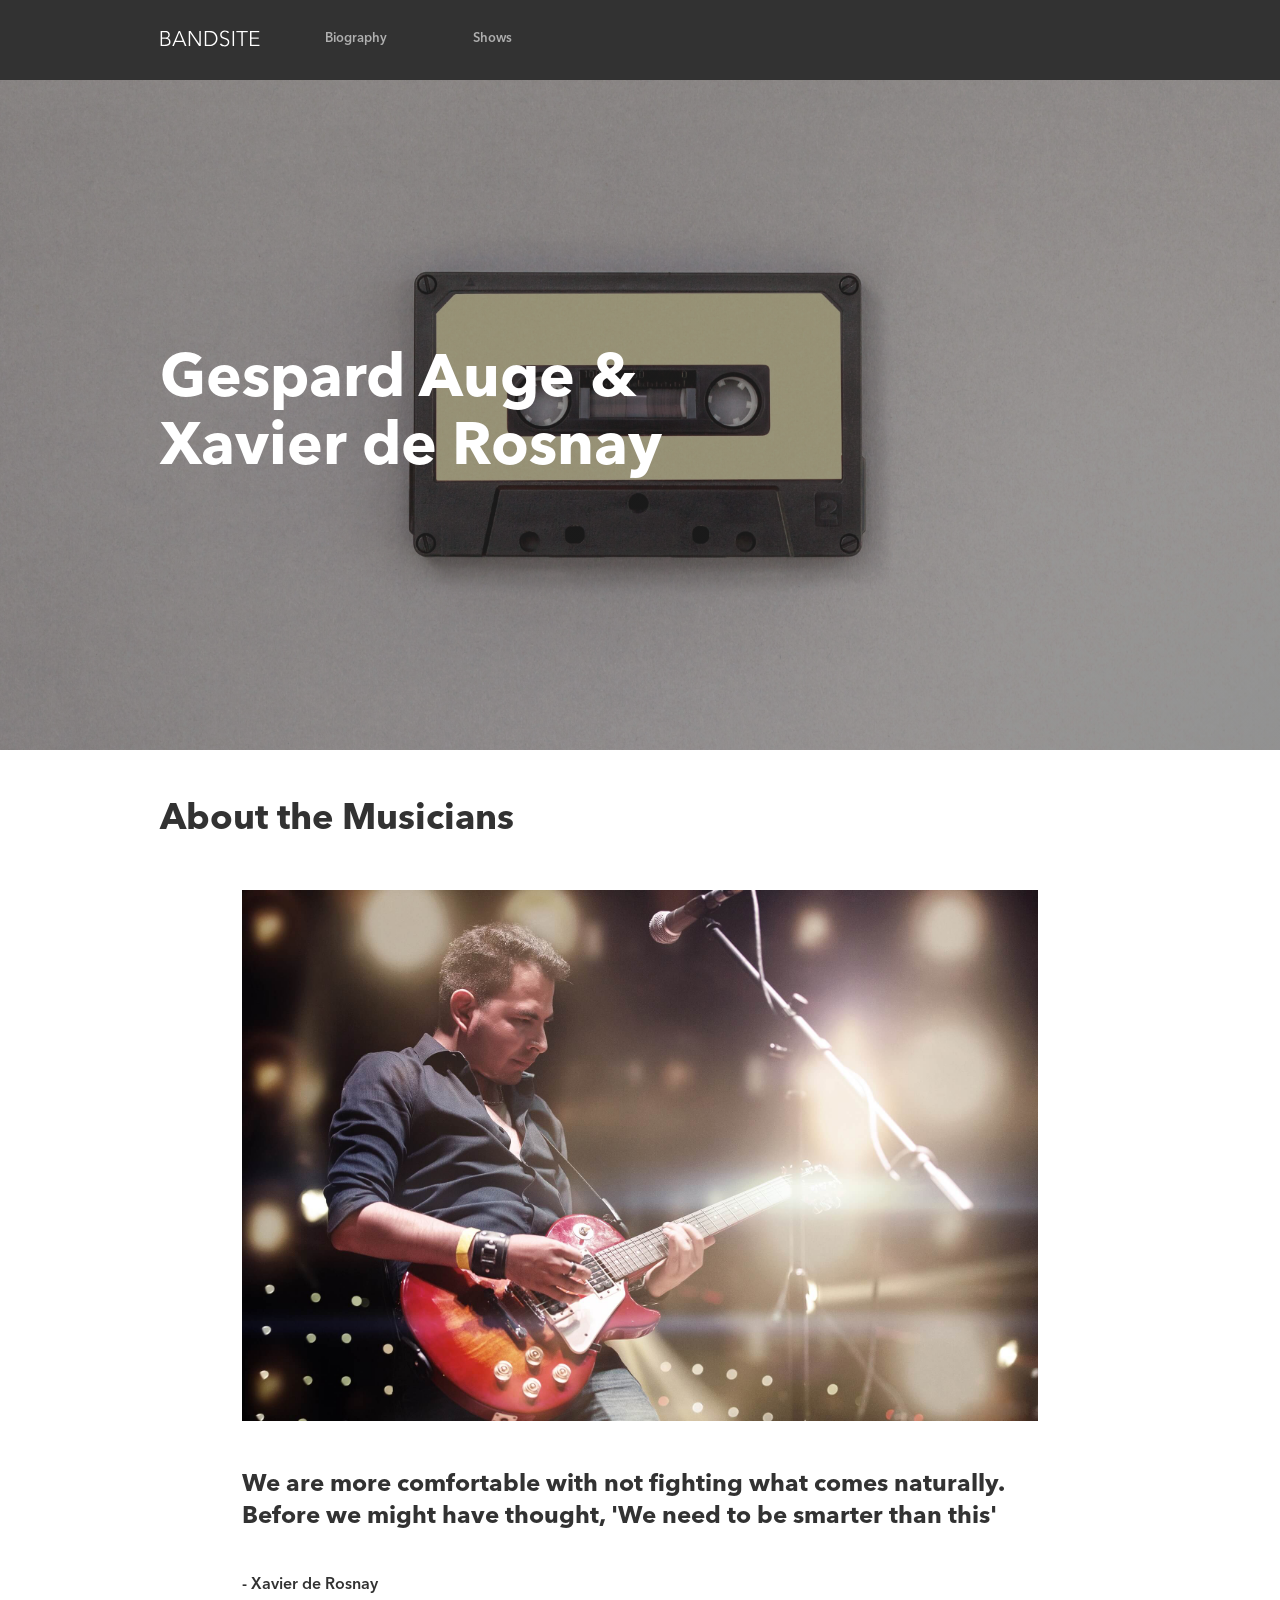
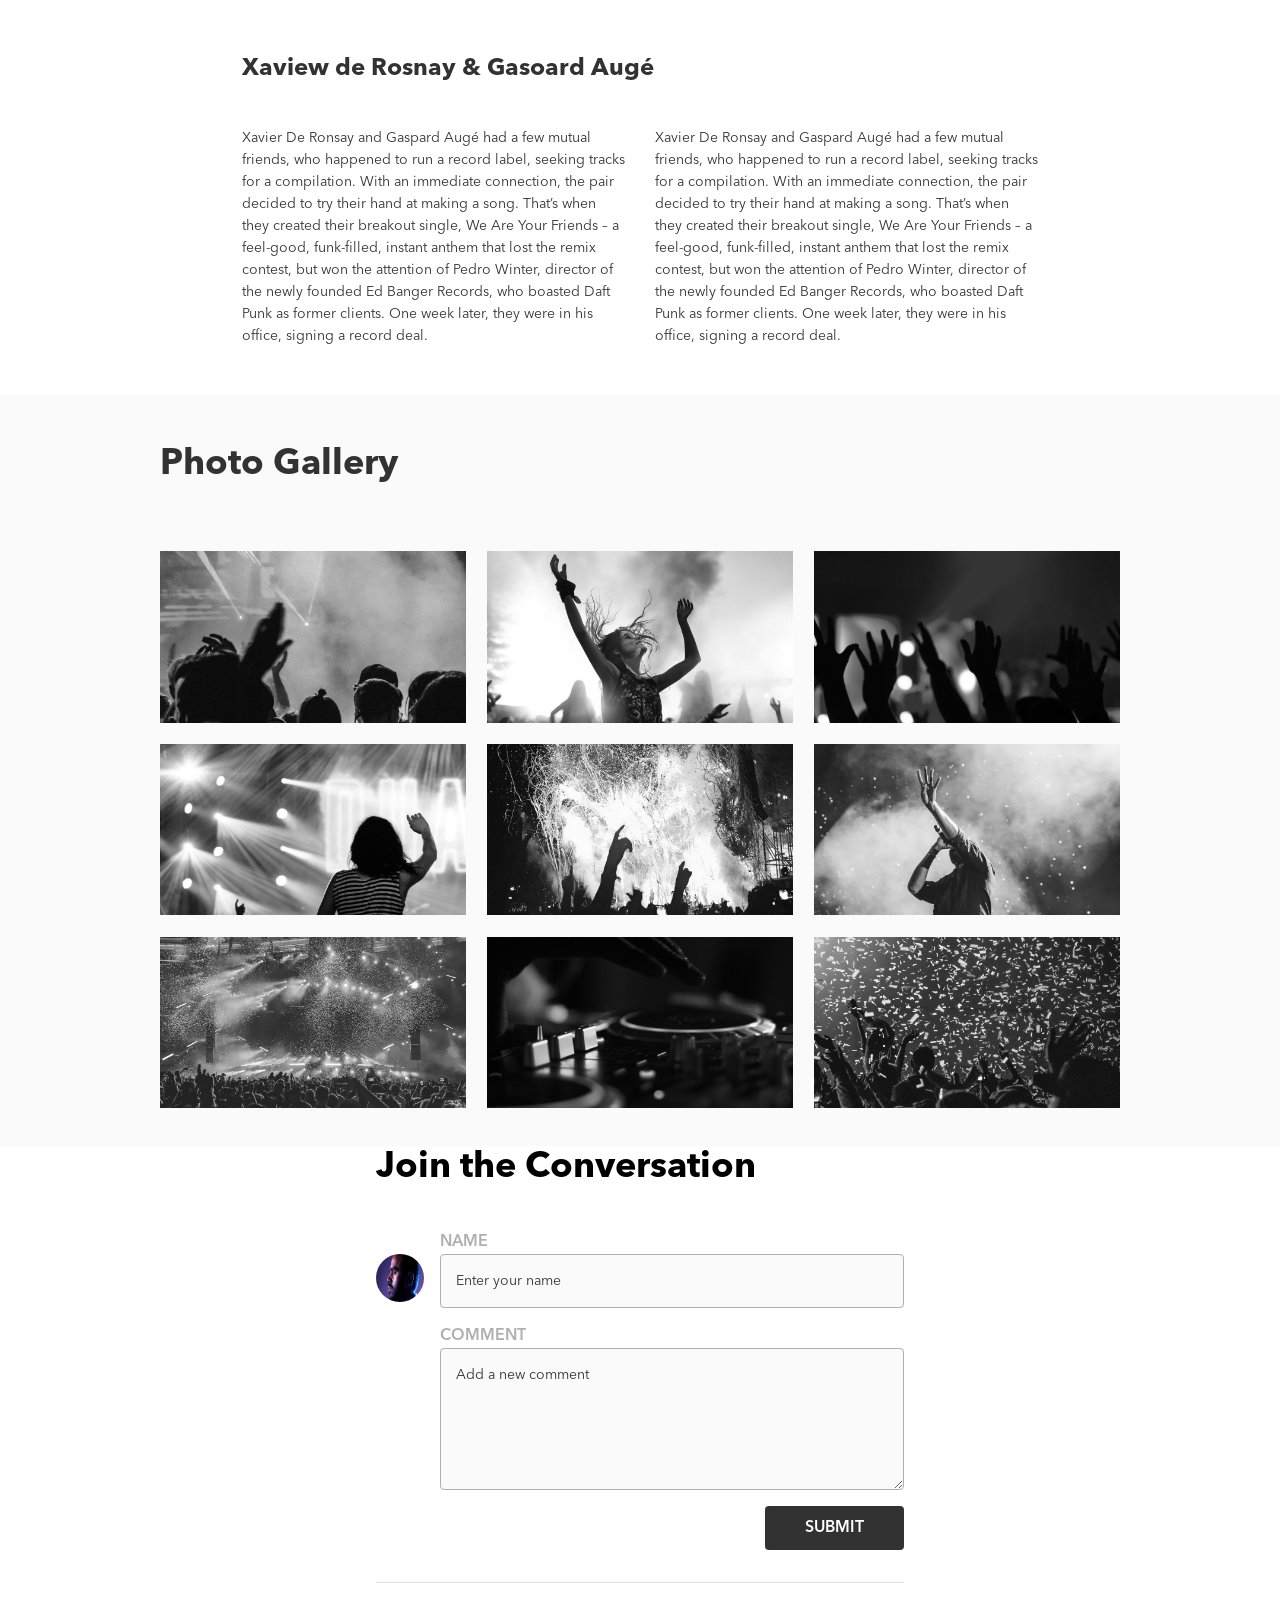
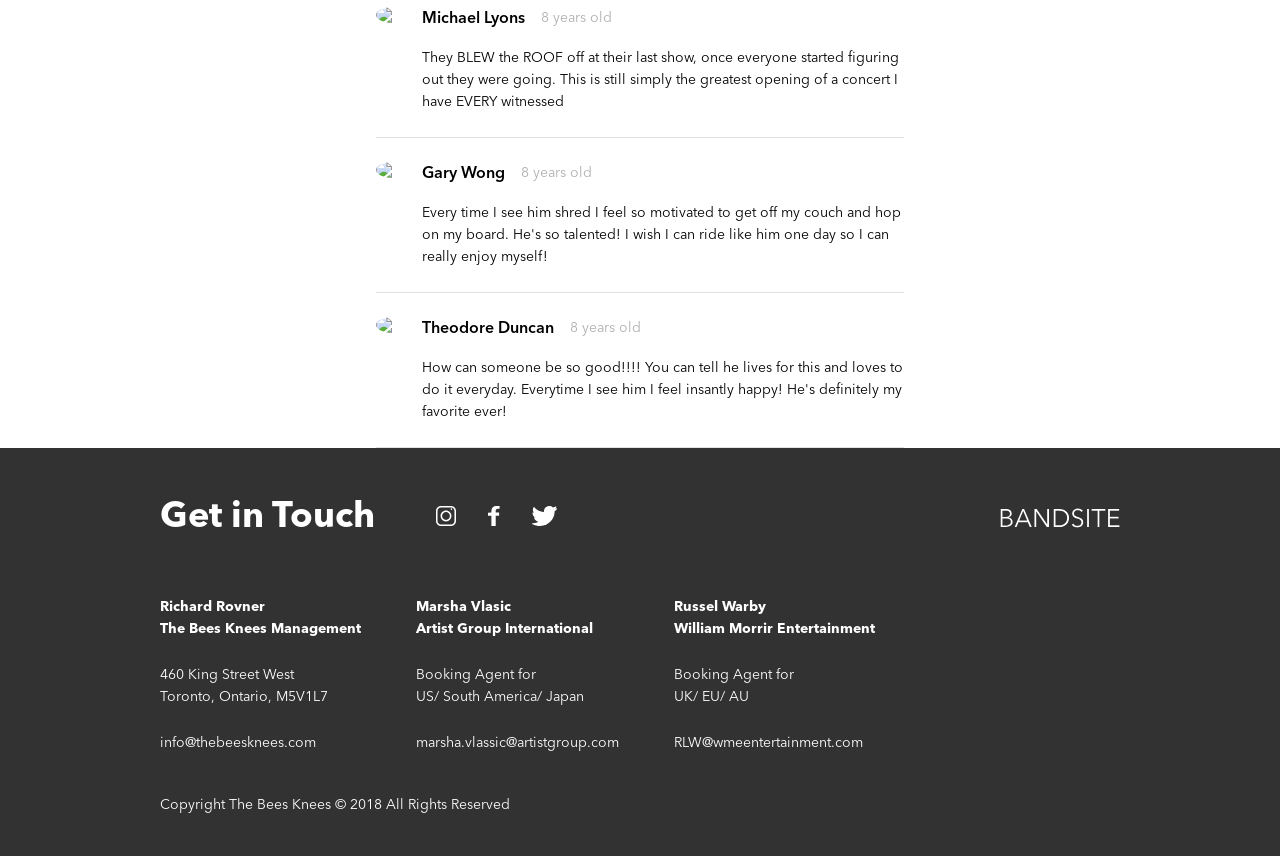
==== commit 892eb653: "added a default fallback to Name within the comment section and removed the requirement for a name t" ====
--- a/sprint2/index.html
+++ b/sprint2/index.html
@@ -89,7 +89,7 @@
           <img class="comments__img--large" src="./assets/images/Mohan-muruge.jpg" alt="">
           <form class="comments__form" action=""> <!--Start of the input form-->
             <label class='comments__label' for="name">Name</label> 
-            <input type="text" name='name' class='comments__input comments__input--name' placeholder="Mohan Muruge"> <!--Input for the name-->
+            <input type="text" name='name' class='comments__input comments__input--name' placeholder="Enter your name"> <!--Input for the name-->
             <label class='comments__label' for="comment">Comment</label>
             <textarea name="comment" class='comments__input comments__input--comment' rows="5" cols="" placeholder="Add a new comment"></textarea> <!--Input for the comment-->
             <button class='button comments__submit'>Submit</button>
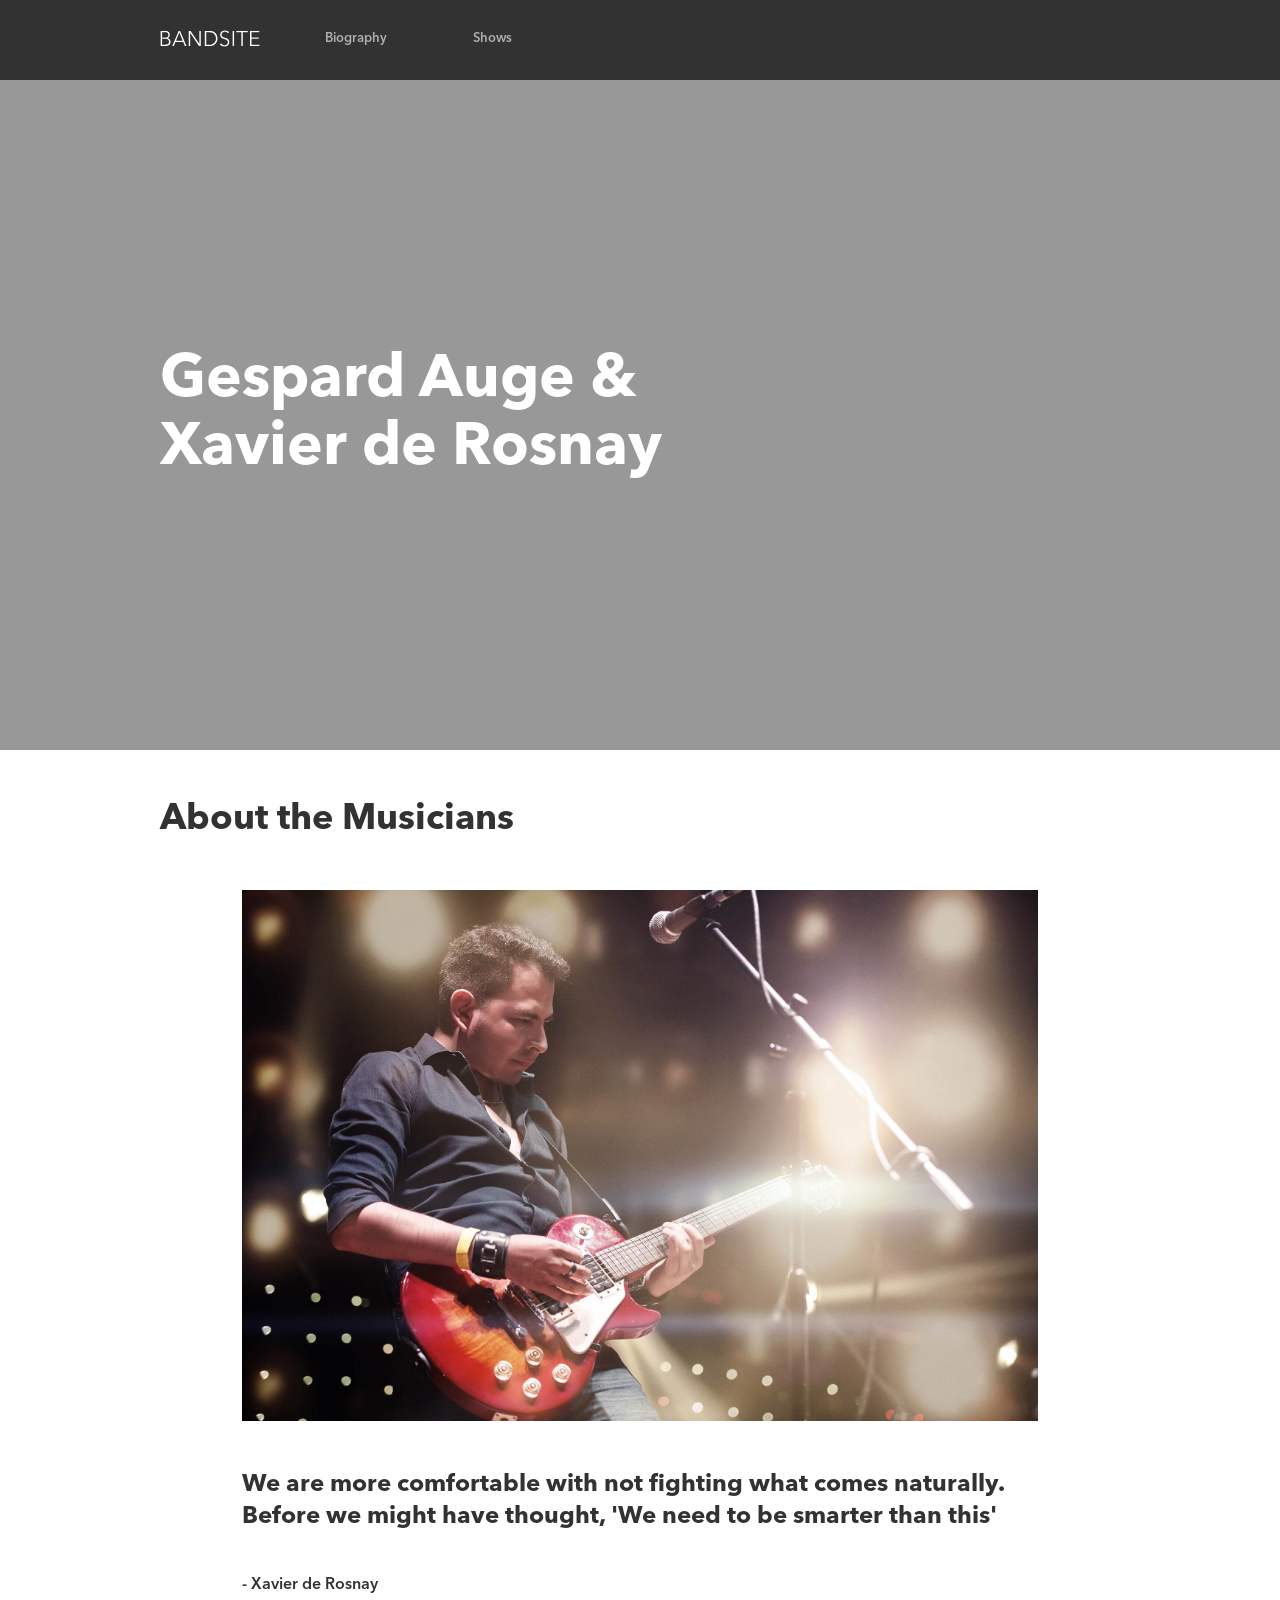
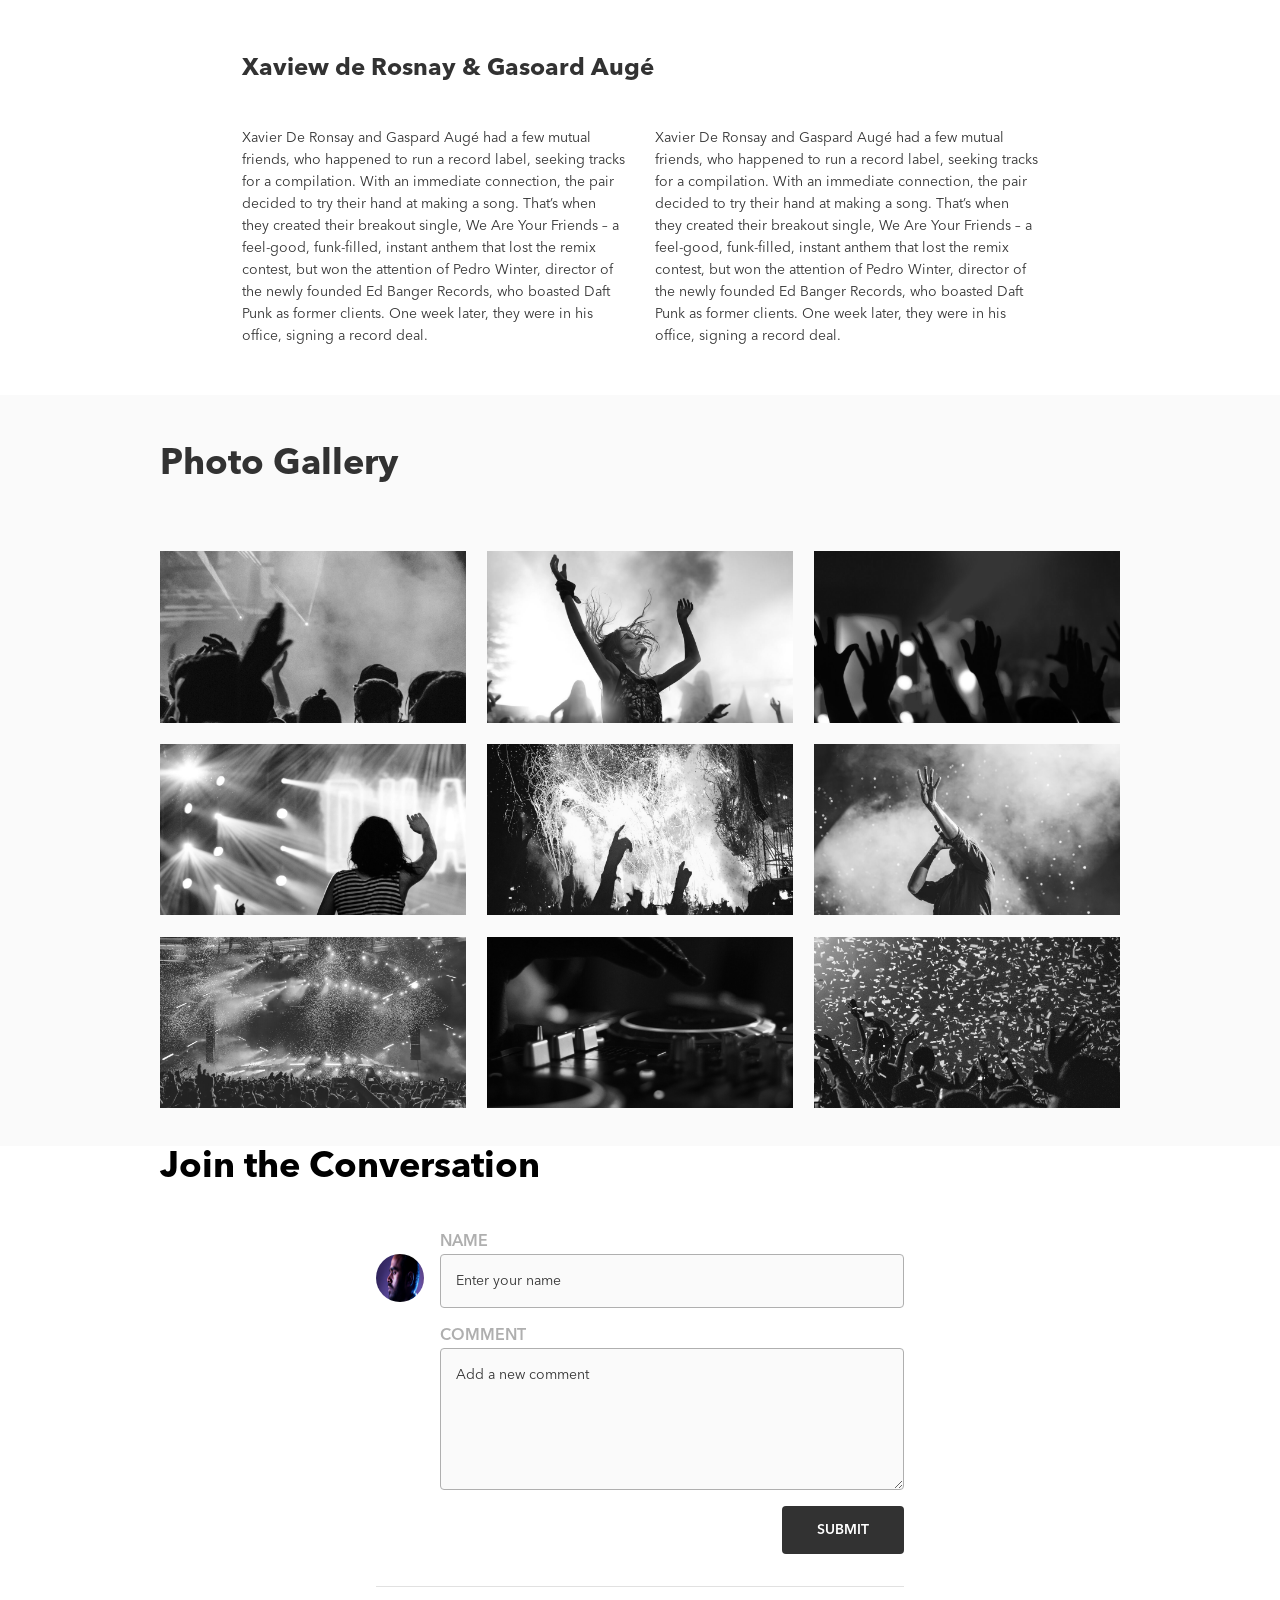
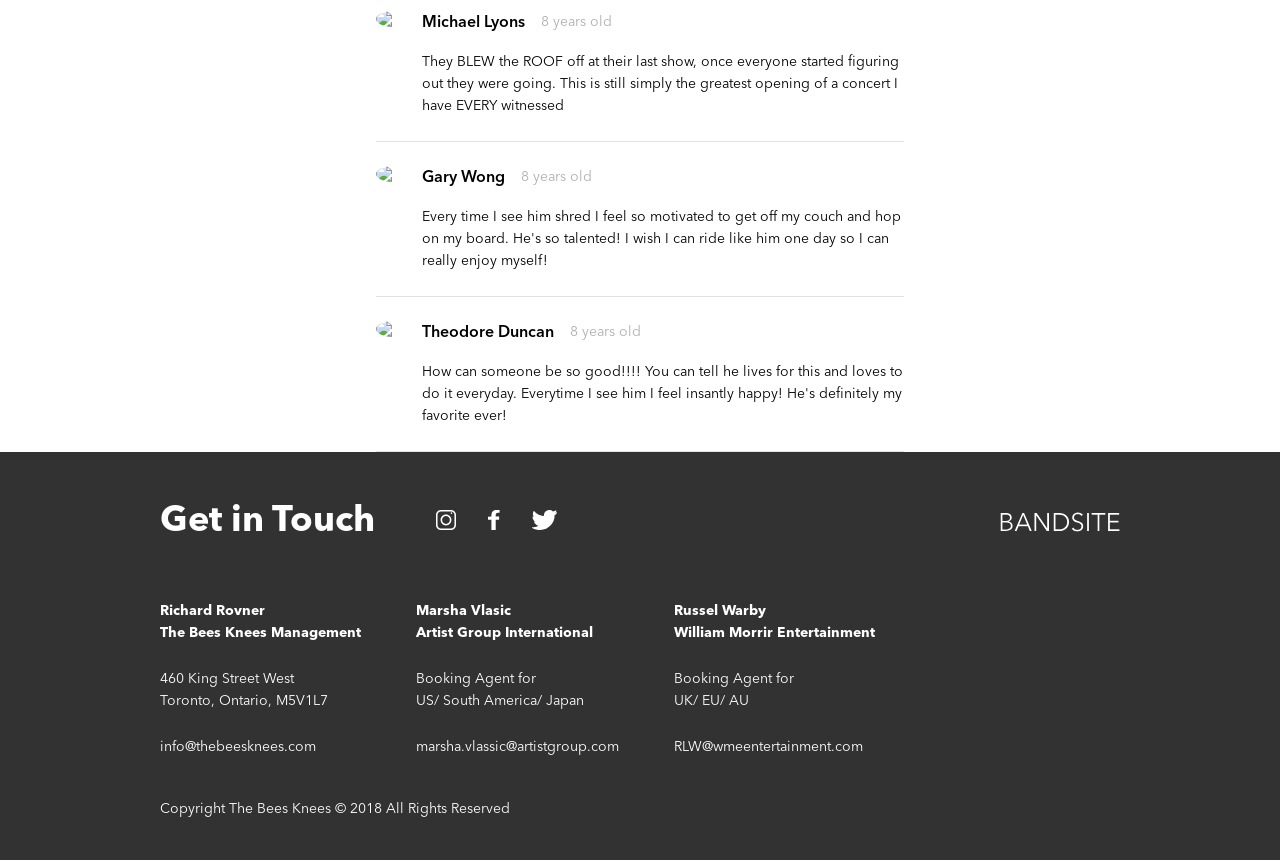
==== commit 974b13c7: "Changes made to script - render changed from appending nodes to innerHTML. Shows page completed. Do " ====
--- a/sprint2/index.html
+++ b/sprint2/index.html
@@ -83,8 +83,8 @@
     </section> <!--End of Shows section-->
 
     <section class="section section--comments"> <!--Start of the Comments section-->
+        <h2 class="comments__title">Join the Conversation</h2>
       <div class="comments"> <!-- Start of Comment center wrapper-->
-        <h2 class="comments__title">Join the Conversation</h2>
         <div class="comments__flex"> <!--Start of the flex container for new comments-->
           <img class="comments__img--large" src="./assets/images/Mohan-muruge.jpg" alt="">
           <form class="comments__form" action=""> <!--Start of the input form-->
--- a/sprint2/css/master.css
+++ b/sprint2/css/master.css
@@ -287,7 +287,7 @@
   }
 }
 
-.section__text, .comments__input, .content__flex, .content__date, .content__comment, .contact__text, .contact__mail {
+.comments__submit, .section__text, .comments__input, .content__flex, .content__date, .content__comment, .contact__text, .contact__mail {
   font-weight: 400;
   font-family: AvenirRegular, Helvetica, sans-serif;
   font-size: 1.3rem;
@@ -295,63 +295,47 @@
 }
 
 @media only screen and (min-width: 550px) {
-  .section__text, .comments__input, .content__flex, .content__date, .content__comment, .contact__text, .contact__mail {
+  .comments__submit, .section__text, .comments__input, .content__flex, .content__date, .content__comment, .contact__text, .contact__mail {
     font-size: 1.4rem;
     line-height: 2.2rem;
   }
 }
 
-.comments__submit, .section__text--bold, .comments__label, .content__username {
+.section__text--bold, .comments__label, .content__username {
   font-weight: 500;
   font-family: AvenirDemiBold, Helvetica, sans-serif;
   font-size: 1.6rem;
   line-height: 2.4rem;
 }
 
-.section, .footer {
+.header__hero-wrapper, .header__hero-wrapper--shows, .section, .footer {
   padding-left: 5%;
   padding-right: 5%;
 }
 
 @media only screen and (min-width: 550px) {
-  .nav, .section, .footer {
+  .header__hero-wrapper, .header__hero-wrapper--shows, .nav, .section, .footer {
     padding-left: 3.125%;
     padding-right: 3.125%;
   }
 }
 
 @media only screen and (min-width: 1200px) {
-  .nav, .section, .footer {
+  .header__hero-wrapper, .header__hero-wrapper--shows, .nav, .section, .footer {
     padding-left: 12.5%;
     padding-right: 12.5%;
   }
 }
 
-.header__title {
-  margin-left: 5%;
-  margin-right: 5%;
-}
-
-@media only screen and (min-width: 550px) {
-  .header__title {
-    margin-left: 3.125%;
-    margin-right: 3.125%;
-  }
-}
-
-@media only screen and (min-width: 1200px) {
-  .header__title {
-    margin-left: 12.5%;
-    margin-right: 12.5%;
-  }
-}
-
 .comments__submit {
+  font-weight: 500;
+  font-family: AvenirDemiBold, Helvetica, sans-serif;
   color: white;
   text-transform: uppercase;
   border-radius: 4px;
   background: #323232;
-  padding: 10px 40px;
+  padding: 10px 35px;
+  height: 4.8rem;
 }
 
 .comments__submit:hover {
@@ -447,13 +431,28 @@
   -webkit-box-pack: center;
       -ms-flex-pack: center;
           justify-content: center;
-  background-image: -webkit-gradient(linear, left top, left bottom, from(rgba(50, 50, 50, 0.5))), url("../assets/images/hero.jpg");
-  background-image: linear-gradient(rgba(50, 50, 50, 0.5)), url("../assets/images/hero.jpg");
+  background-image: -webkit-gradient(linear, left top, left bottom, from(rgba(50, 50, 50, 0.5))), url("../../../assets/images/hero.jpg");
+  background-image: linear-gradient(rgba(50, 50, 50, 0.5)), url("../../../assets/images/hero.jpg");
   background-size: cover;
   background-position: center;
   background-repeat: no-repeat;
 }
 
+.header__hero-wrapper--shows {
+  background-size: cover;
+  background-position: center;
+  background-repeat: no-repeat;
+  background-image: -webkit-gradient(linear, left top, left bottom, from(rgba(50, 50, 50, 0.5))), url("../../assets/images/shows-hero.jpg");
+  background-image: linear-gradient(rgba(50, 50, 50, 0.5)), url("../../assets/images/shows-hero.jpg");
+  height: 47.2rem;
+}
+
+@media only screen and (min-width: 550px) {
+  .header__hero-wrapper--shows {
+    height: 67rem;
+  }
+}
+
 .header__title {
   max-width: 21rem;
   color: #FFF;
@@ -469,6 +468,16 @@
   .header__title {
     max-width: 52.8rem;
   }
+}
+
+.header--shows {
+  display: -webkit-box;
+  display: -ms-flexbox;
+  display: flex;
+  -webkit-box-orient: vertical;
+  -webkit-box-direction: normal;
+      -ms-flex-direction: column;
+          flex-direction: column;
 }
 
 .nav {
@@ -636,6 +645,54 @@
   }
 }
 
+.section--shows-page {
+  padding-top: 32px;
+  padding-bottom: 24px;
+  display: -webkit-box;
+  display: -ms-flexbox;
+  display: flex;
+  -webkit-box-orient: vertical;
+  -webkit-box-direction: normal;
+      -ms-flex-direction: column;
+          flex-direction: column;
+}
+
+@media only screen and (min-width: 550px) {
+  .section--shows-page {
+    padding-top: 40px;
+  }
+}
+
+@media only screen and (min-width: 1200px) {
+  .section--shows-page {
+    padding-top: 48px;
+  }
+}
+
+@media only screen and (min-width: 550px) {
+  .section--shows-page {
+    padding-bottom: 28px;
+  }
+}
+
+@media only screen and (min-width: 1200px) {
+  .section--shows-page {
+    padding-bottom: 32px;
+  }
+}
+
+@media only screen and (min-width: 1200px) {
+  .section--shows-page {
+    -webkit-box-orient: horizontal;
+    -webkit-box-direction: normal;
+        -ms-flex-direction: row;
+            flex-direction: row;
+    -webkit-box-pack: justify;
+        -ms-flex-pack: justify;
+            justify-content: space-between;
+  }
+}
+
 .section__title {
   color: #323232;
 }
@@ -669,6 +726,23 @@
 @media only screen and (min-width: 1200px) {
   .section__title--shows {
     padding-bottom: 64px;
+  }
+}
+
+.section__title--shows-page {
+  padding-bottom: 40px;
+  margin-right: 150px;
+}
+
+@media only screen and (min-width: 550px) {
+  .section__title--shows-page {
+    padding-bottom: 40px;
+  }
+}
+
+@media only screen and (min-width: 1200px) {
+  .section__title--shows-page {
+    padding-bottom: 40px;
   }
 }
 
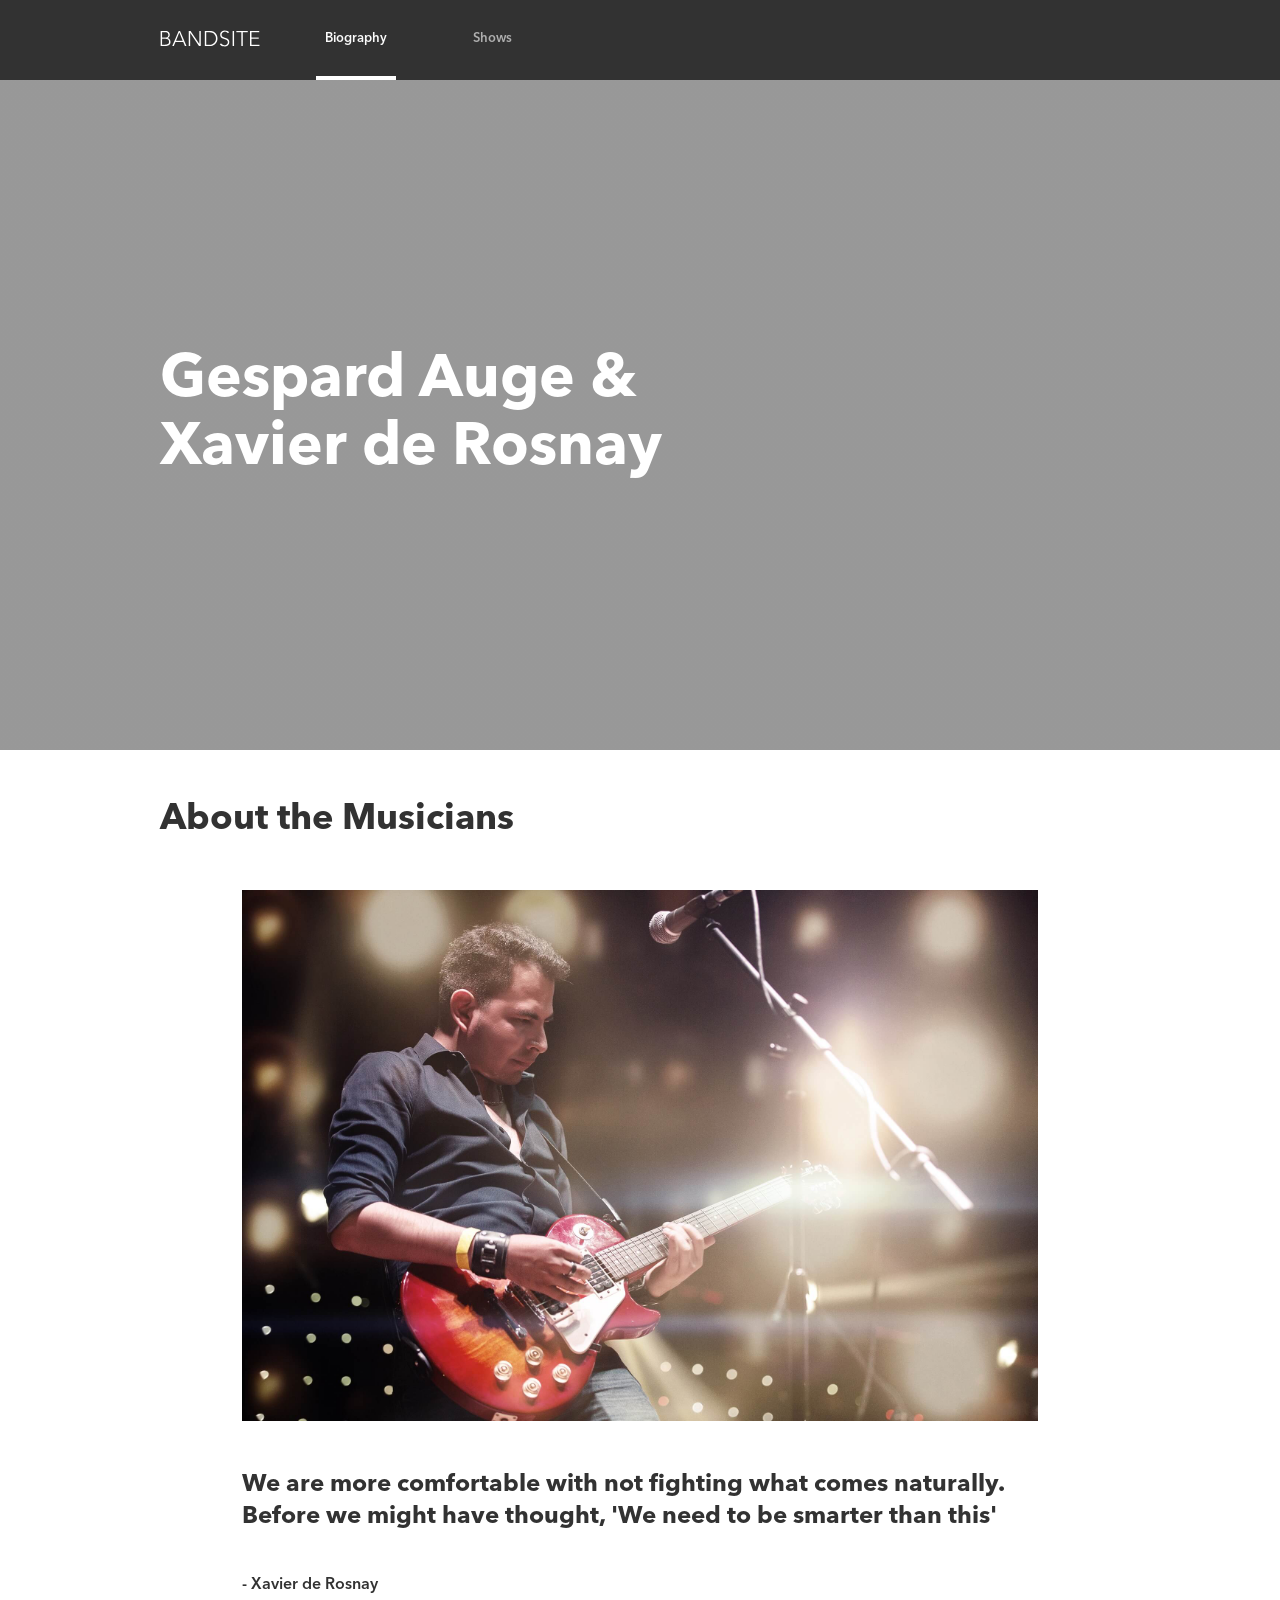
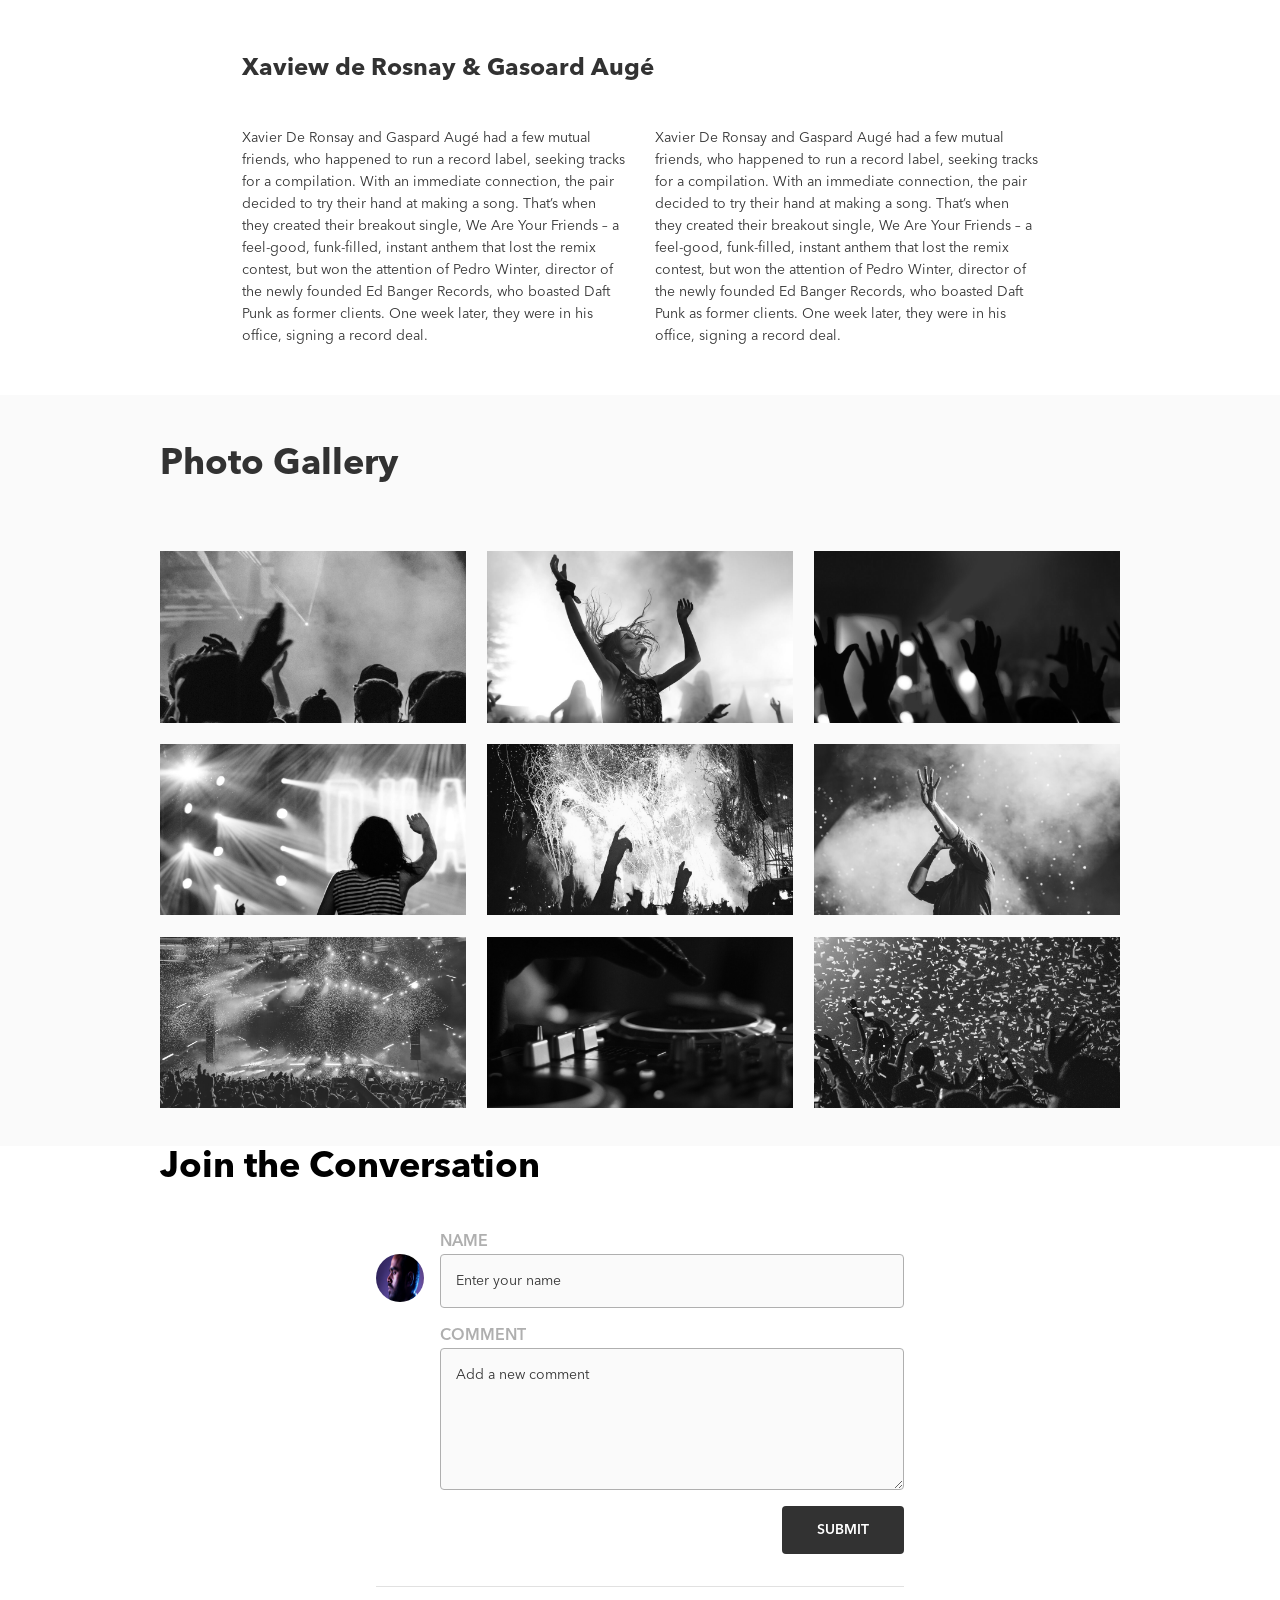
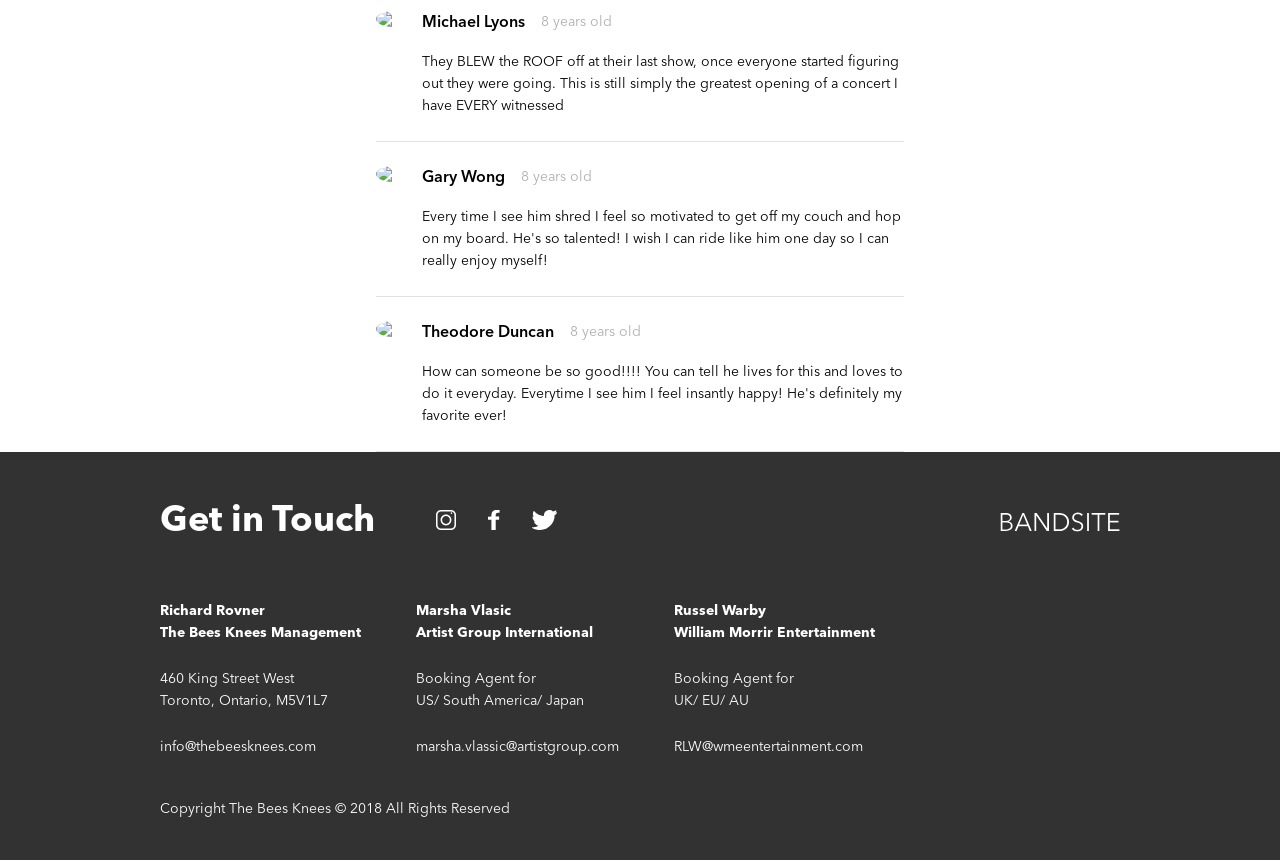
==== commit 76256378: "CSS files cleaned up, script cleaned up and default hover in the nav updated to identify the  curren" ====
--- a/sprint2/index.html
+++ b/sprint2/index.html
@@ -17,10 +17,10 @@
           </a>
         </li>
         <li class="nav__item nav__item--half"> <!--Nav links take up half width at mobile-->
-          <a  class="nav__link nav__link--hover"href="#about">Biography</a>
+          <a  class="nav__link nav__link--hover nav__link--current-page" href="#about">Biography</a>
         </li>
         <li class="nav__item nav__item--half"> <!--Nav links take up half width at mobile-->
-          <a  class="nav__link nav__link--hover" href="#">Shows</a>
+          <a  class="nav__link nav__link--hover" href="./pages/shows.html">Shows</a>
         </li>
       </ul> <!--End of navigation list-->
     </nav> <!--End of Navigation-->
@@ -83,7 +83,7 @@
     </section> <!--End of Shows section-->
 
     <section class="section section--comments"> <!--Start of the Comments section-->
-        <h2 class="comments__title">Join the Conversation</h2>
+      <h2 class="comments__title">Join the Conversation</h2>
       <div class="comments"> <!-- Start of Comment center wrapper-->
         <div class="comments__flex"> <!--Start of the flex container for new comments-->
           <img class="comments__img--large" src="./assets/images/Mohan-muruge.jpg" alt="">
@@ -151,7 +151,7 @@
     </ul> <!--End of Middle footer flex container-->
     <p class="contact__text">Copyright The Bees Knees &COPY; 2018 All Rights Reserved</p>
   </footer>
-  
-<script src='./js/test.js'></script>
+
+<script src='./js/script.js'></script>
 </body>
 </html>
--- a/sprint2/css/master.css
+++ b/sprint2/css/master.css
@@ -580,6 +580,11 @@
   border-bottom: 4px solid #FFF;
 }
 
+.nav__link--current-page {
+  color: #FAFAFA;
+  border-bottom: 4px solid #FFF;
+}
+
 @media only screen and (min-width: 550px) {
   .nav__link {
     padding: 30px 0 24px 0;
@@ -731,7 +736,7 @@
 
 .section__title--shows-page {
   padding-bottom: 40px;
-  margin-right: 150px;
+  margin-right: 200px;
 }
 
 @media only screen and (min-width: 550px) {
@@ -1183,12 +1188,12 @@
 }
 
 .social__logo {
+  padding-bottom: 24px;
   width: 120px;
   -ms-flex-item-align: center;
       -ms-grid-row-align: center;
       align-self: center;
   display: none;
-  padding-bottom: 24px;
 }
 
 @media only screen and (min-width: 550px) {
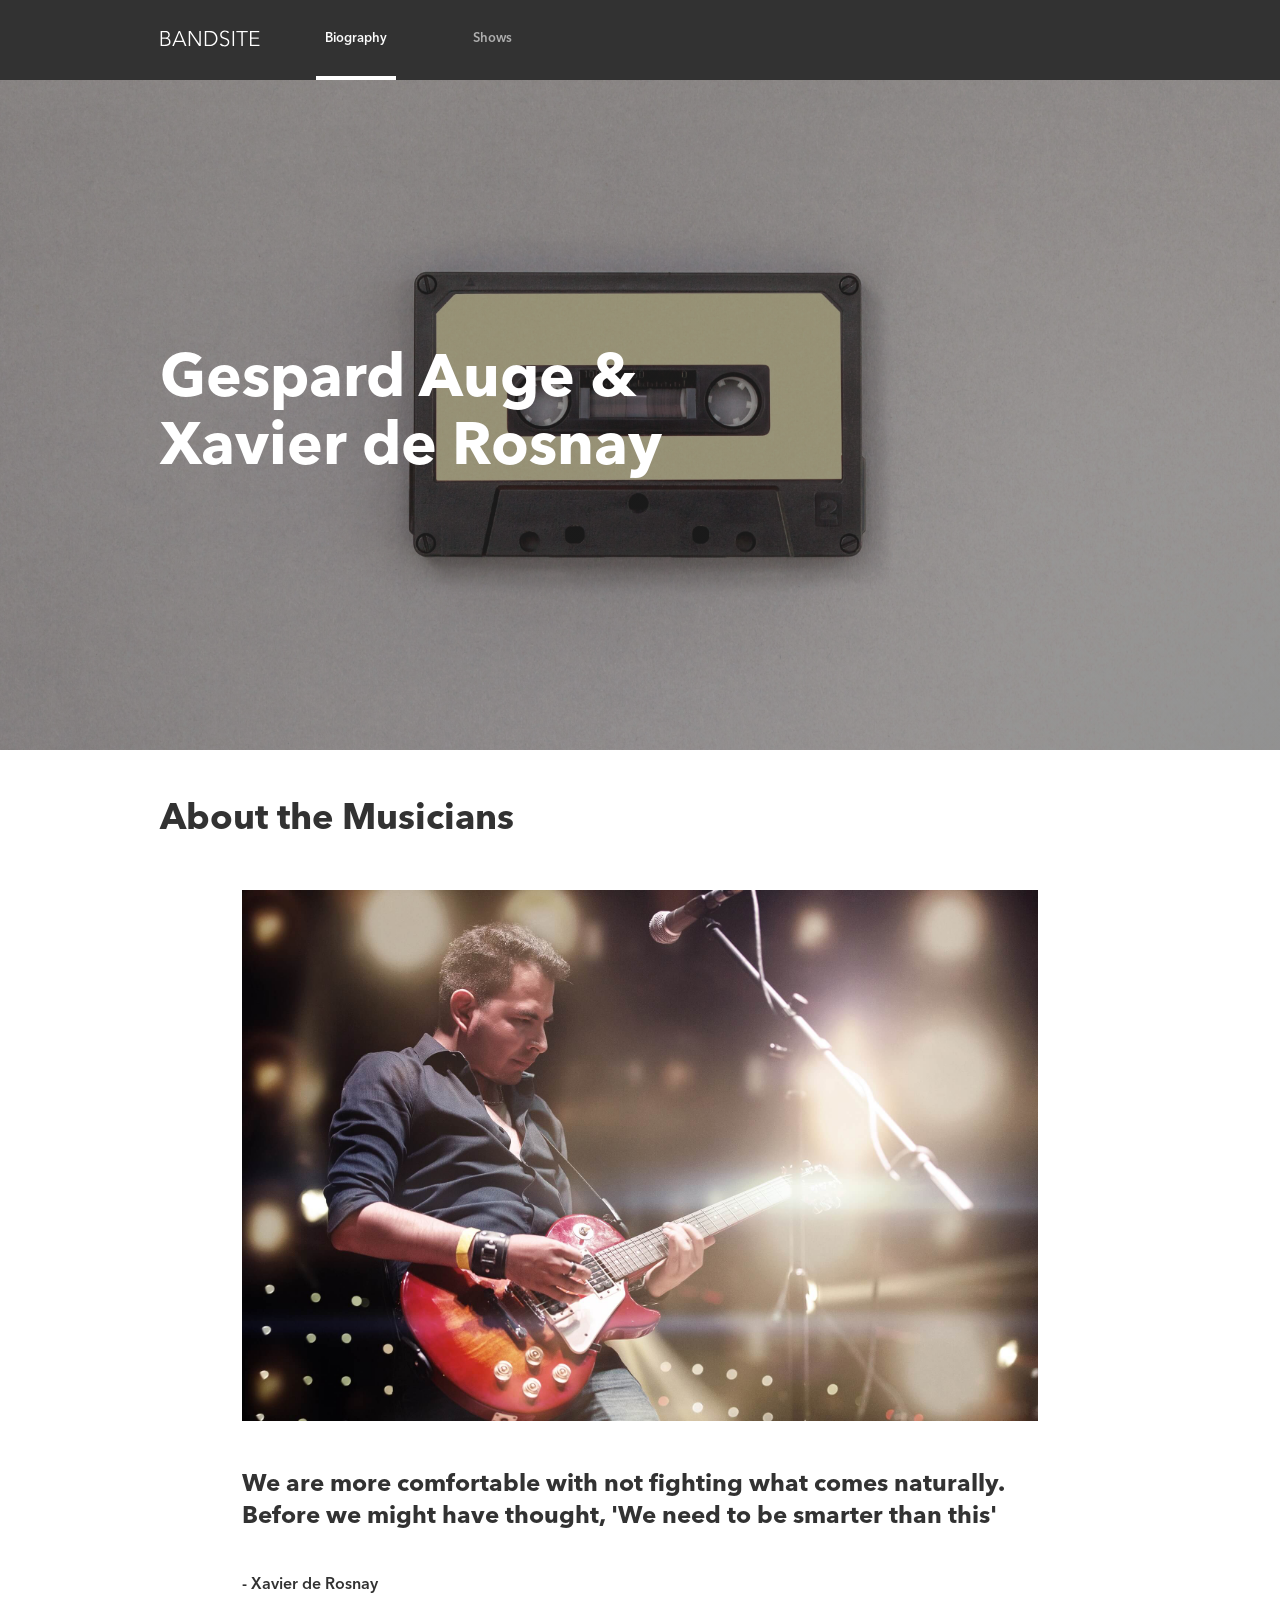
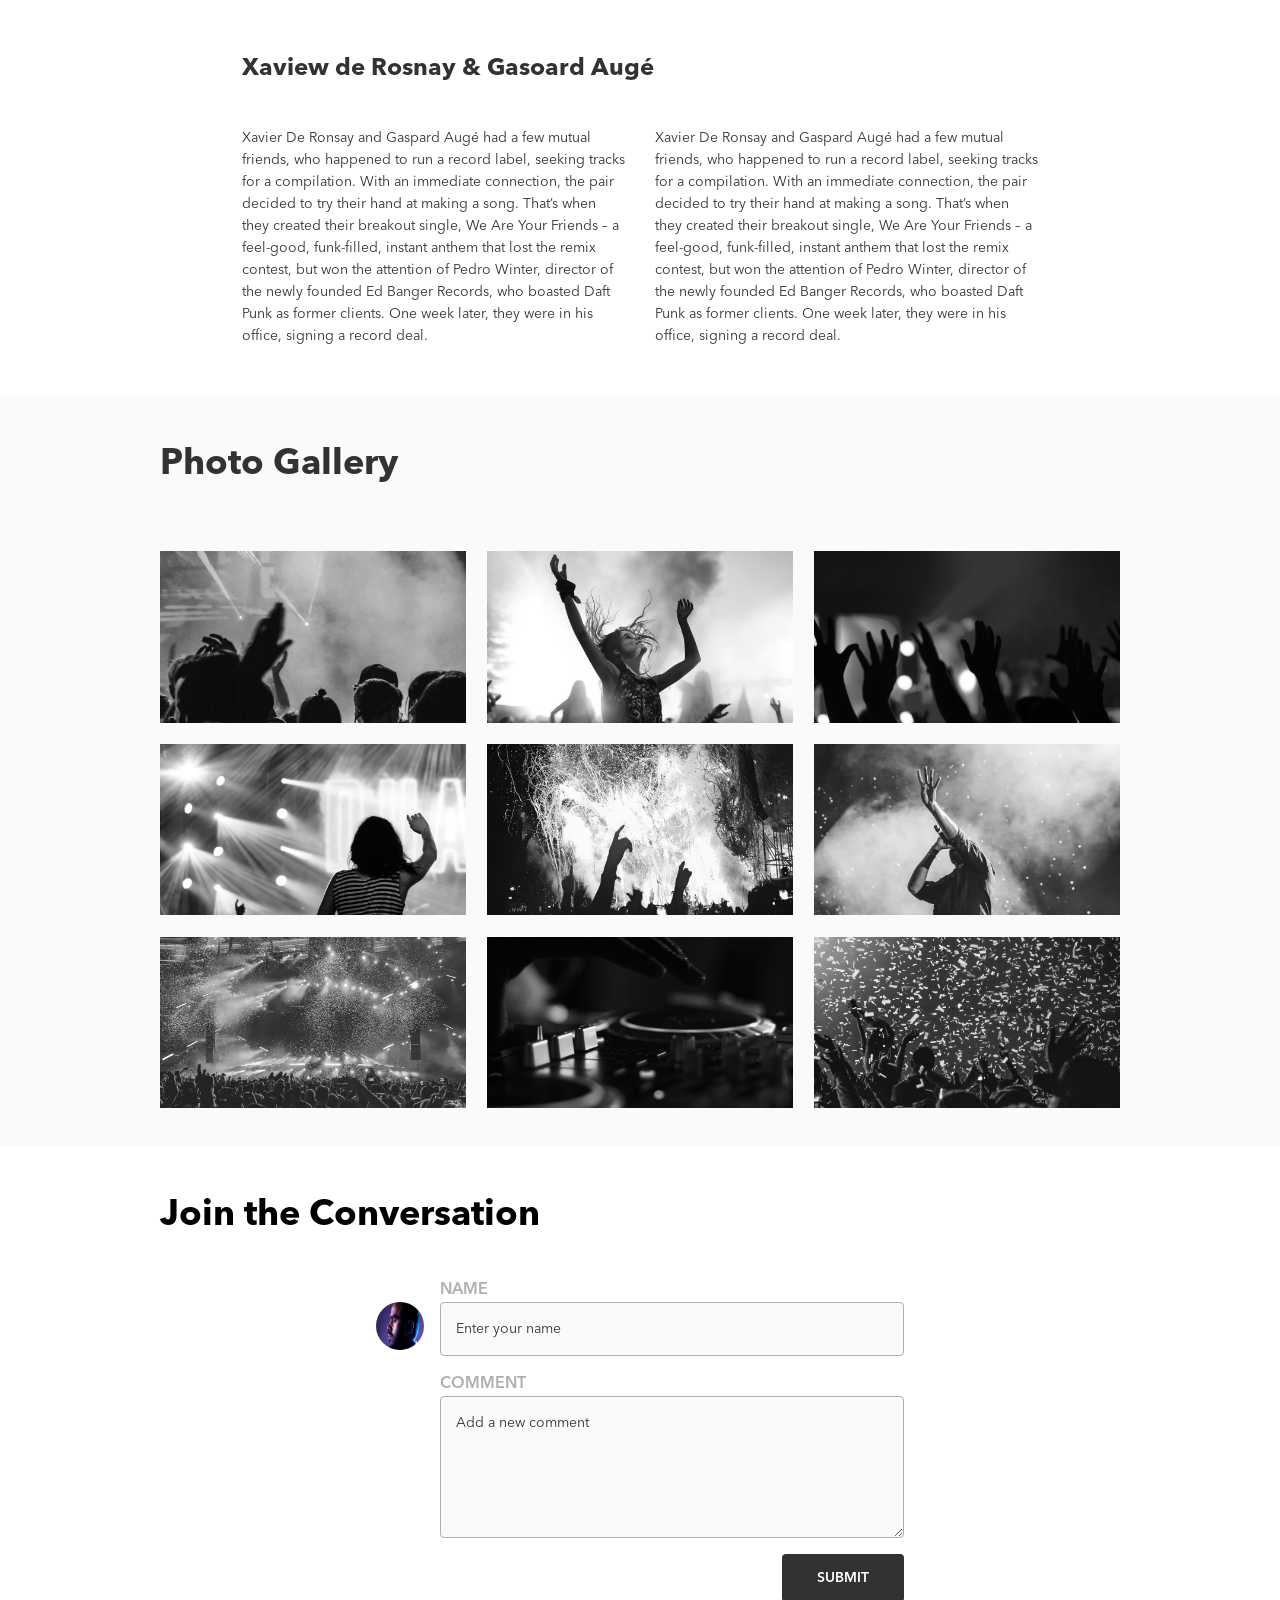
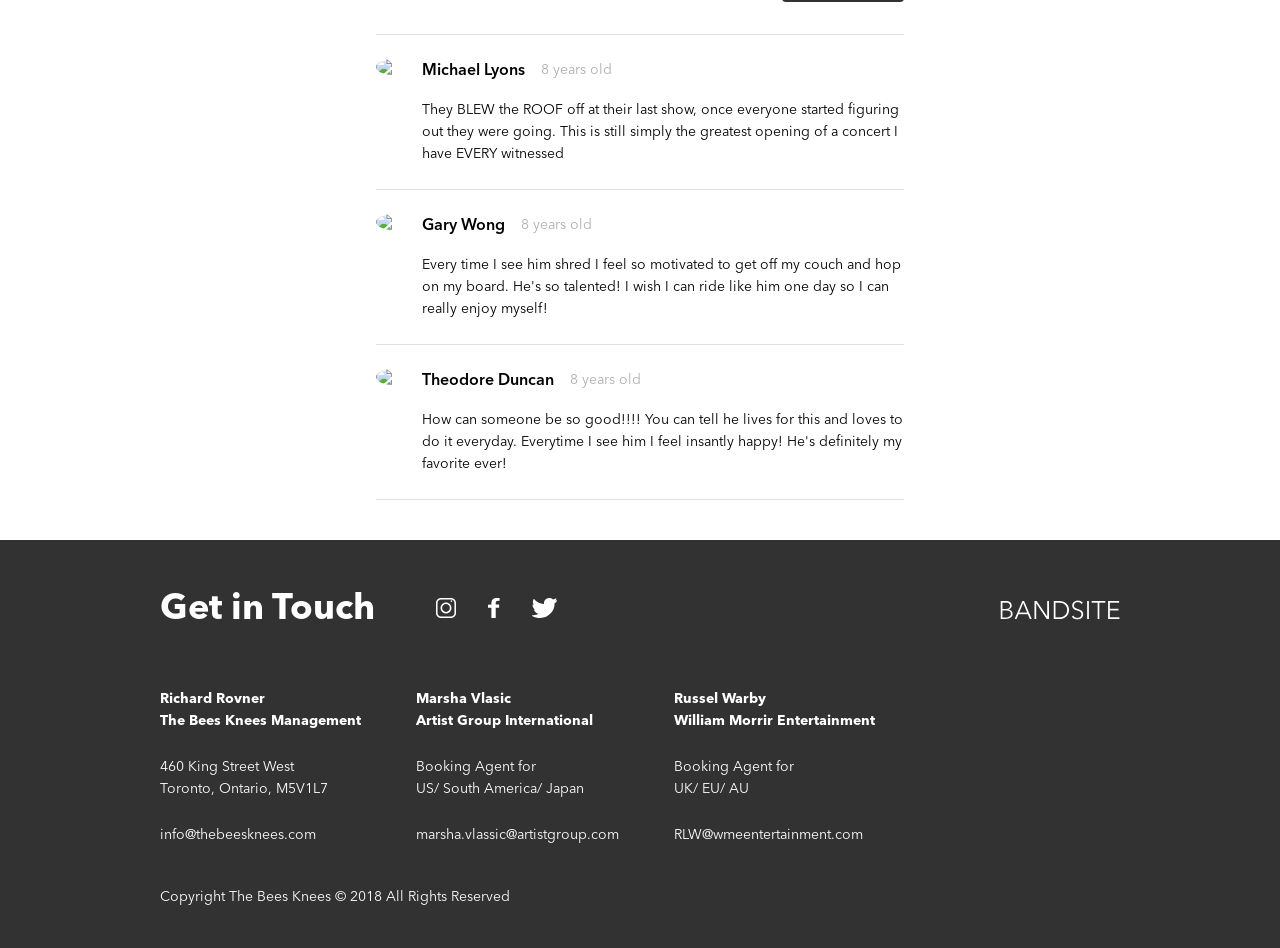
==== commit 791057cb: "Script changed to use submit event handler on the form rather than click on the button" ====
--- a/sprint2/index.html
+++ b/sprint2/index.html
@@ -87,7 +87,7 @@
       <div class="comments"> <!-- Start of Comment center wrapper-->
         <div class="comments__flex"> <!--Start of the flex container for new comments-->
           <img class="comments__img--large" src="./assets/images/Mohan-muruge.jpg" alt="">
-          <form class="comments__form" action=""> <!--Start of the input form-->
+          <form class="comments__form"> <!--Start of the input form-->
             <label class='comments__label' for="name">Name</label> 
             <input type="text" name='name' class='comments__input comments__input--name' placeholder="Enter your name"> <!--Input for the name-->
             <label class='comments__label' for="comment">Comment</label>
--- a/sprint2/css/master.css
+++ b/sprint2/css/master.css
@@ -431,8 +431,8 @@
   -webkit-box-pack: center;
       -ms-flex-pack: center;
           justify-content: center;
-  background-image: -webkit-gradient(linear, left top, left bottom, from(rgba(50, 50, 50, 0.5))), url("../../../assets/images/hero.jpg");
-  background-image: linear-gradient(rgba(50, 50, 50, 0.5)), url("../../../assets/images/hero.jpg");
+  background-image: -webkit-gradient(linear, left top, left bottom, from(rgba(50, 50, 50, 0.5))), url("../assets/images/hero.jpg");
+  background-image: linear-gradient(rgba(50, 50, 50, 0.5)), url("../assets/images/hero.jpg");
   background-size: cover;
   background-position: center;
   background-repeat: no-repeat;
@@ -442,8 +442,8 @@
   background-size: cover;
   background-position: center;
   background-repeat: no-repeat;
-  background-image: -webkit-gradient(linear, left top, left bottom, from(rgba(50, 50, 50, 0.5))), url("../../assets/images/shows-hero.jpg");
-  background-image: linear-gradient(rgba(50, 50, 50, 0.5)), url("../../assets/images/shows-hero.jpg");
+  background-image: -webkit-gradient(linear, left top, left bottom, from(rgba(50, 50, 50, 0.5))), url("../assets/images/shows-hero.jpg");
+  background-image: linear-gradient(rgba(50, 50, 50, 0.5)), url("../assets/images/shows-hero.jpg");
   height: 47.2rem;
 }
 
@@ -650,6 +650,35 @@
   }
 }
 
+.section--comments {
+  padding-top: 32px;
+  padding-bottom: 40px;
+}
+
+@media only screen and (min-width: 550px) {
+  .section--comments {
+    padding-top: 40px;
+  }
+}
+
+@media only screen and (min-width: 1200px) {
+  .section--comments {
+    padding-top: 48px;
+  }
+}
+
+@media only screen and (min-width: 550px) {
+  .section--comments {
+    padding-bottom: 40px;
+  }
+}
+
+@media only screen and (min-width: 1200px) {
+  .section--comments {
+    padding-bottom: 40px;
+  }
+}
+
 .section--shows-page {
   padding-top: 32px;
   padding-bottom: 24px;
@@ -736,7 +765,7 @@
 
 .section__title--shows-page {
   padding-bottom: 40px;
-  margin-right: 200px;
+  margin-right: 150px;
 }
 
 @media only screen and (min-width: 550px) {
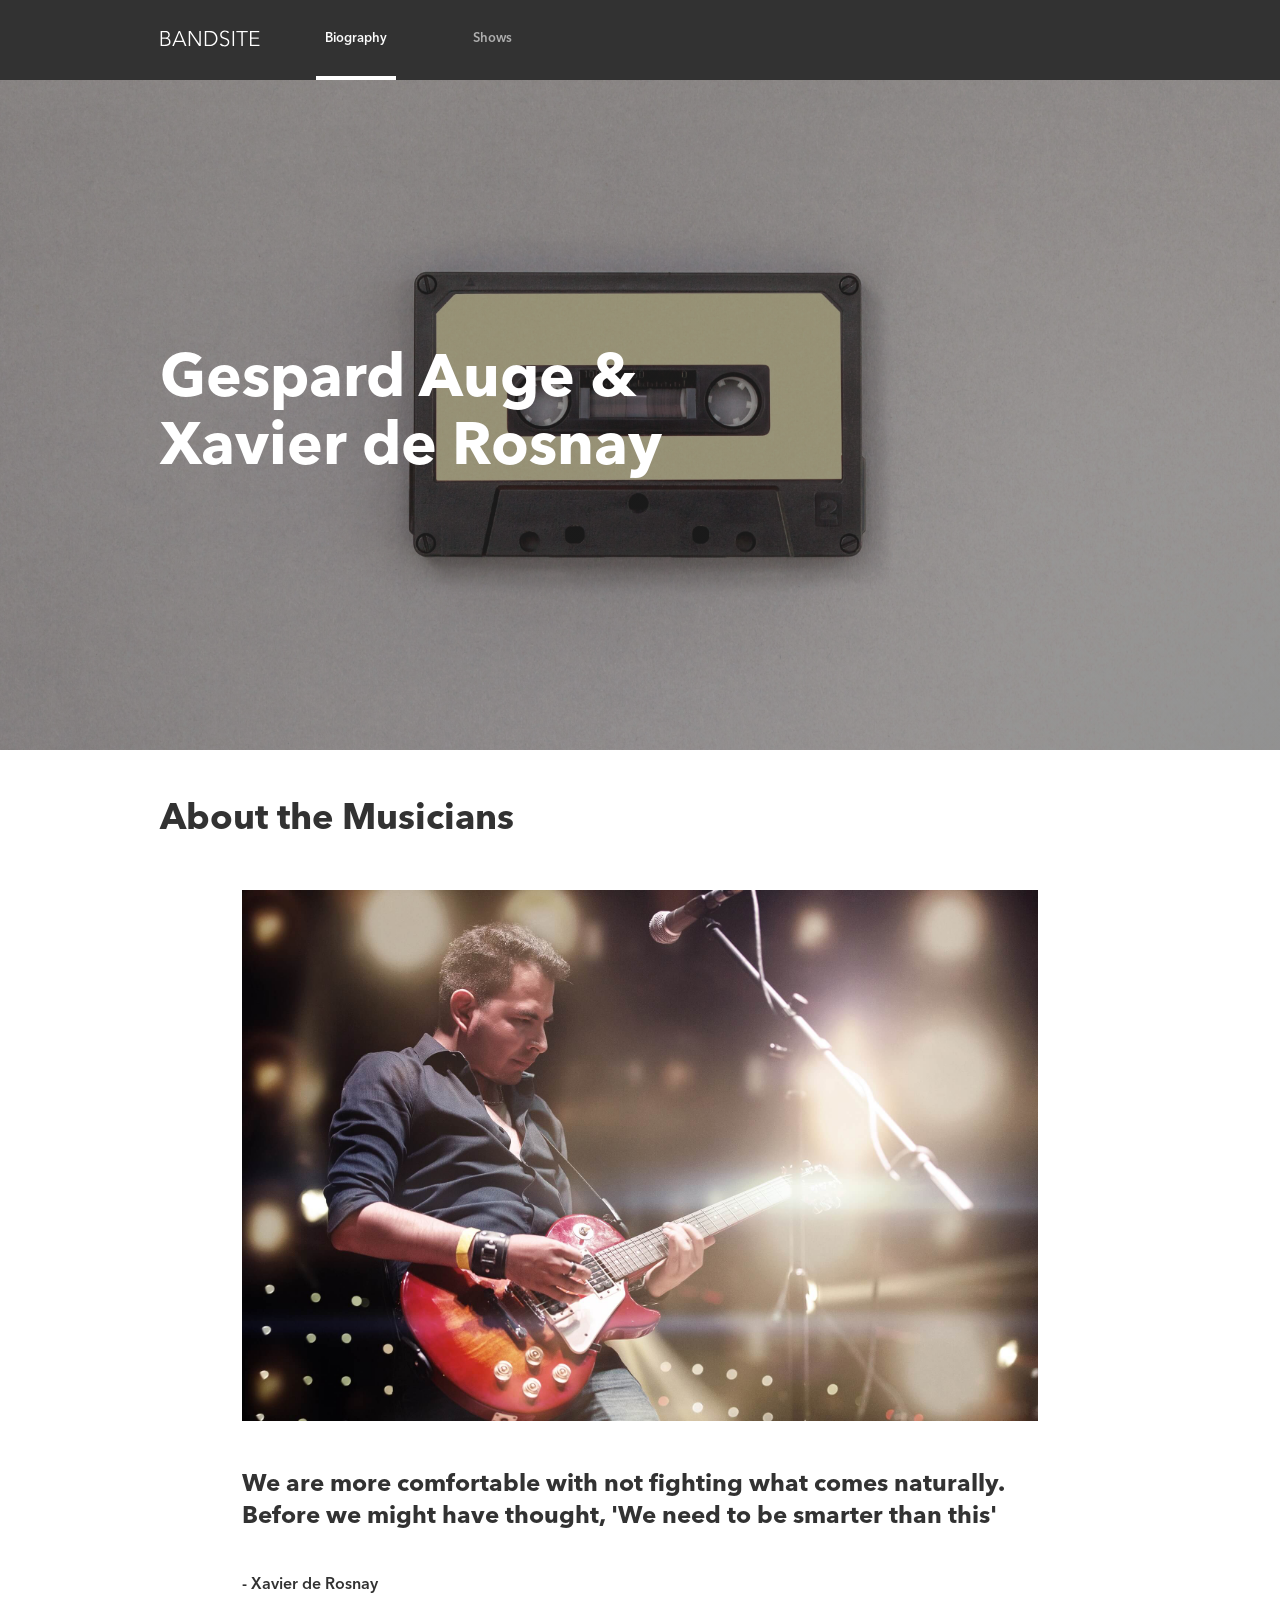
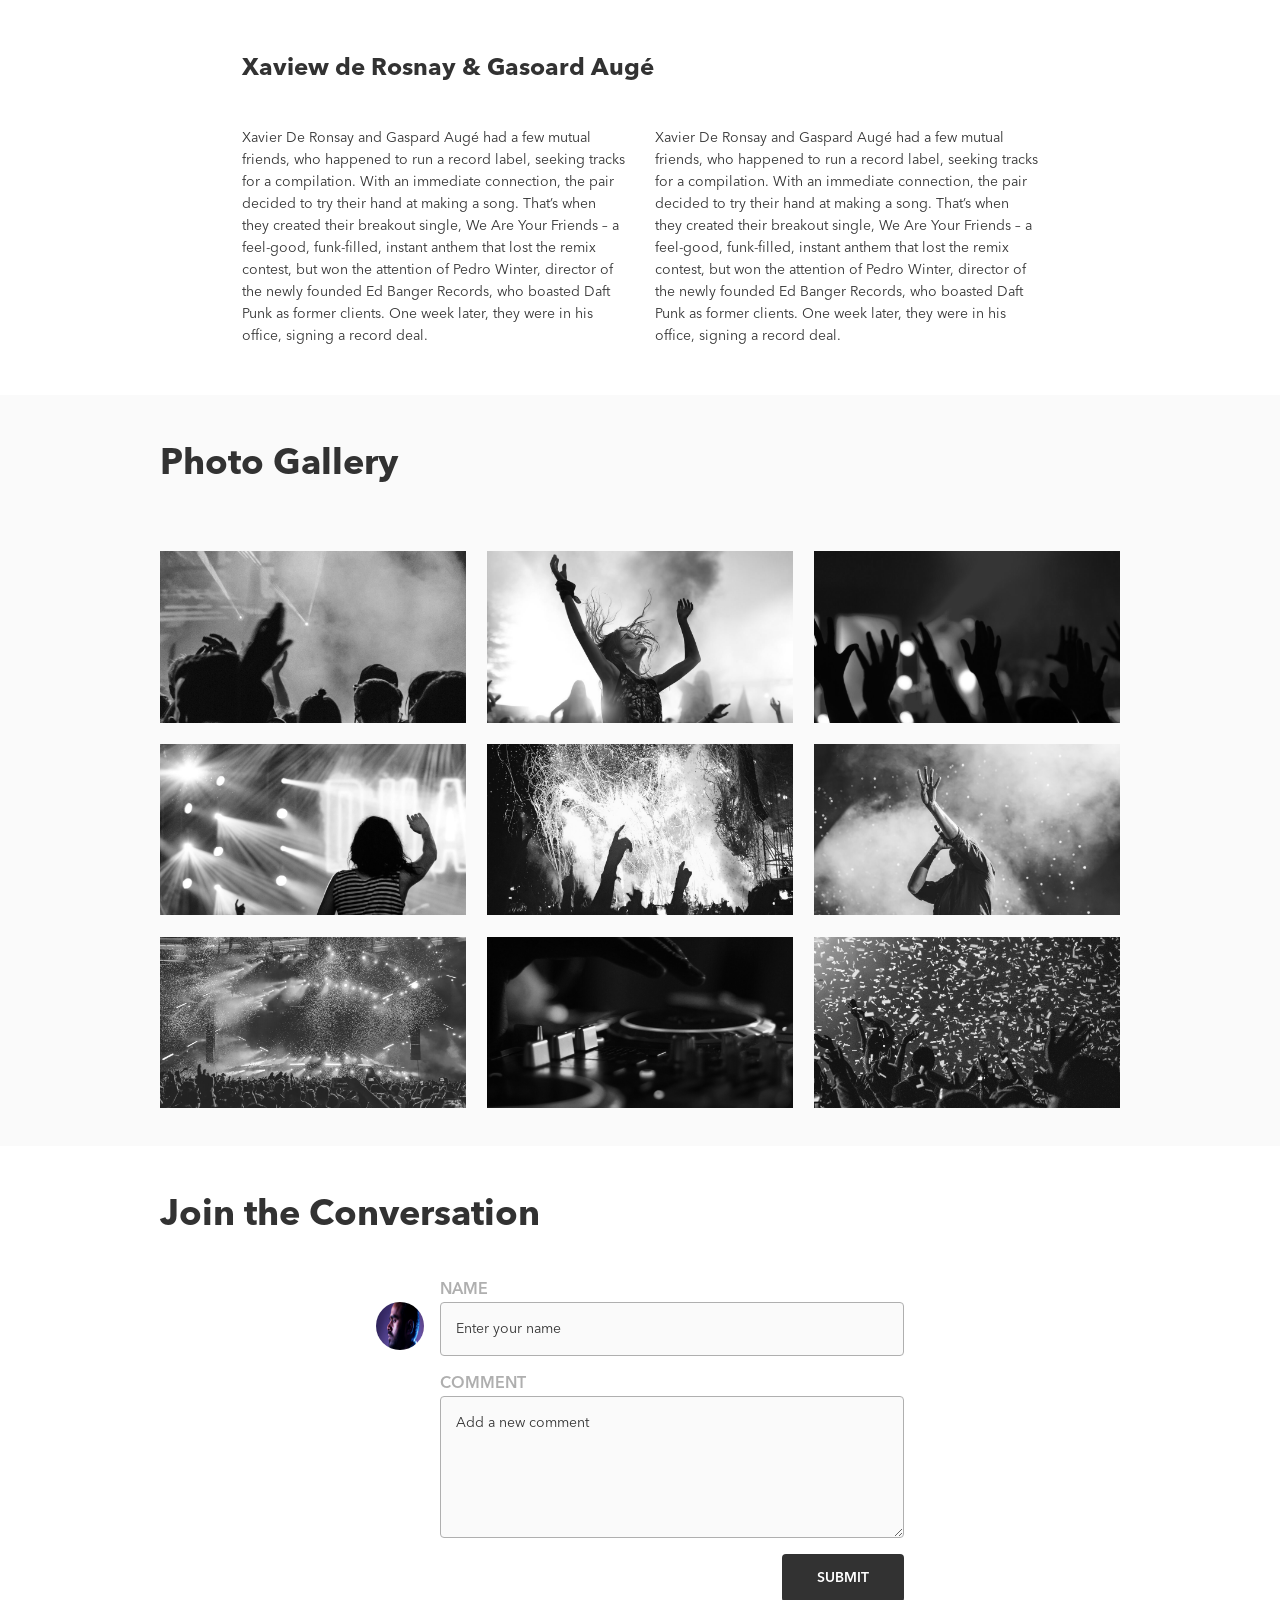
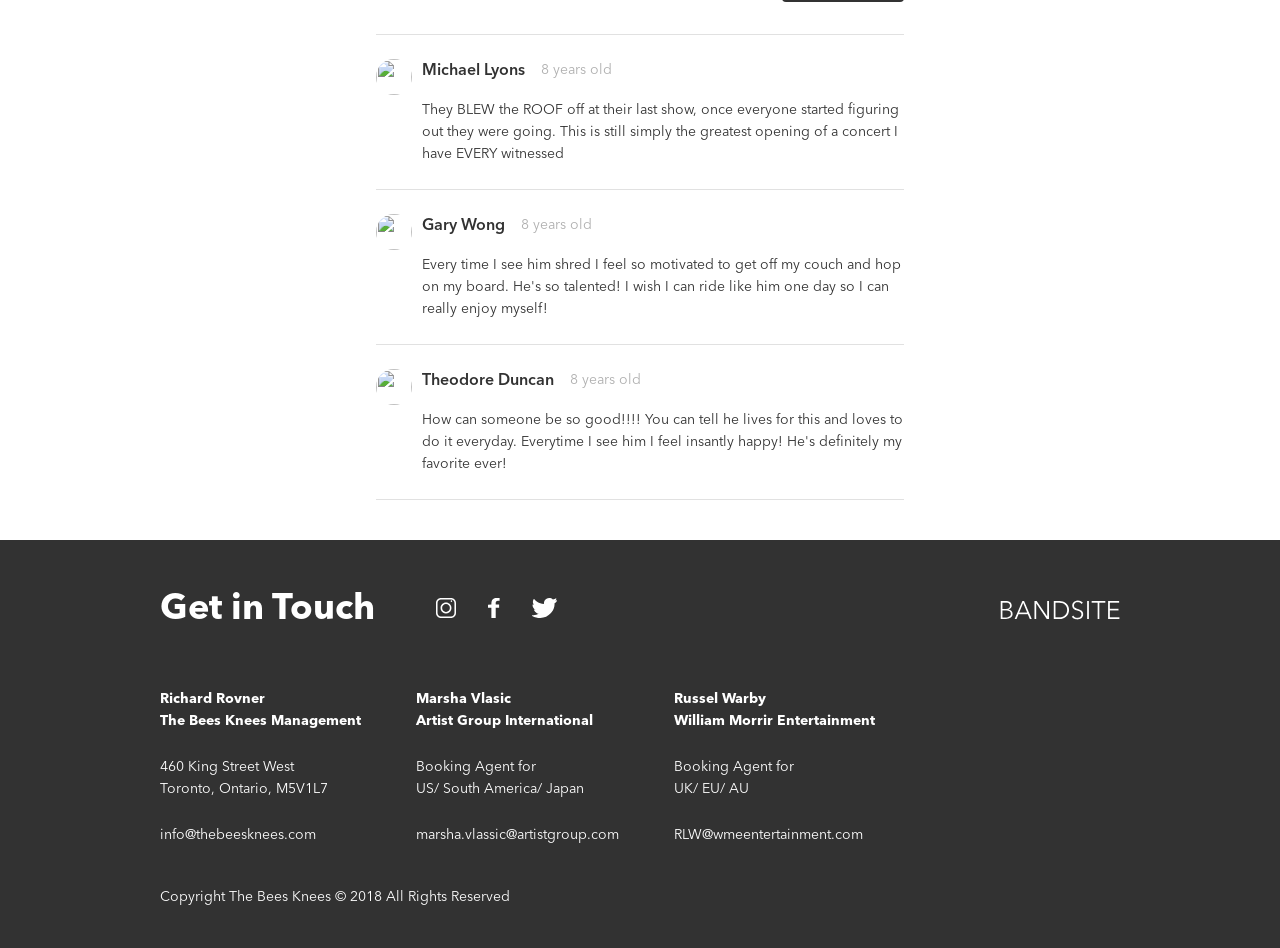
==== commit e7215918: "Script updated to add the comment image to the new comment section, primary text color added to comm" ====
--- a/sprint2/index.html
+++ b/sprint2/index.html
@@ -12,7 +12,7 @@
     <nav class="nav"><!--Start of the Navigation-->
       <ul class="nav__list"> <!--Start of navigation list-->
         <li class="nav__item nav__item--full"> <!--Logo takes up full width at mobile-->
-          <a href="#home" class="nav__link">
+          <a href="./index.html" class="nav__link">
             <img class="nav__logo" src="./assets/logo/Logo-bandsite.svg" alt="Logo of the band. Spells out Band Site">
           </a>
         </li>
--- a/sprint2/css/master.css
+++ b/sprint2/css/master.css
@@ -994,6 +994,7 @@
 
 .comments__title {
   padding-bottom: 4.0rem;
+  color: #323232;
 }
 
 .comments__img--small {
@@ -1008,6 +1009,13 @@
   border-radius: 50%;
   margin-top: 2.4rem;
   margin-right: 1.6rem;
+}
+
+.comments__img--posted {
+  width: 36px;
+  height: 36px;
+  border-radius: 50%;
+  margin-right: 10px;
 }
 
 .comments__label {
@@ -1079,6 +1087,7 @@
   font-weight: 600;
   margin-bottom: 1.6rem;
   margin-right: 1.6rem;
+  color: #323232;
 }
 
 .content__date {
@@ -1090,6 +1099,10 @@
   .content__date {
     margin-left: 0;
   }
+}
+
+.content__comment {
+  color: #323232;
 }
 
 .footer {
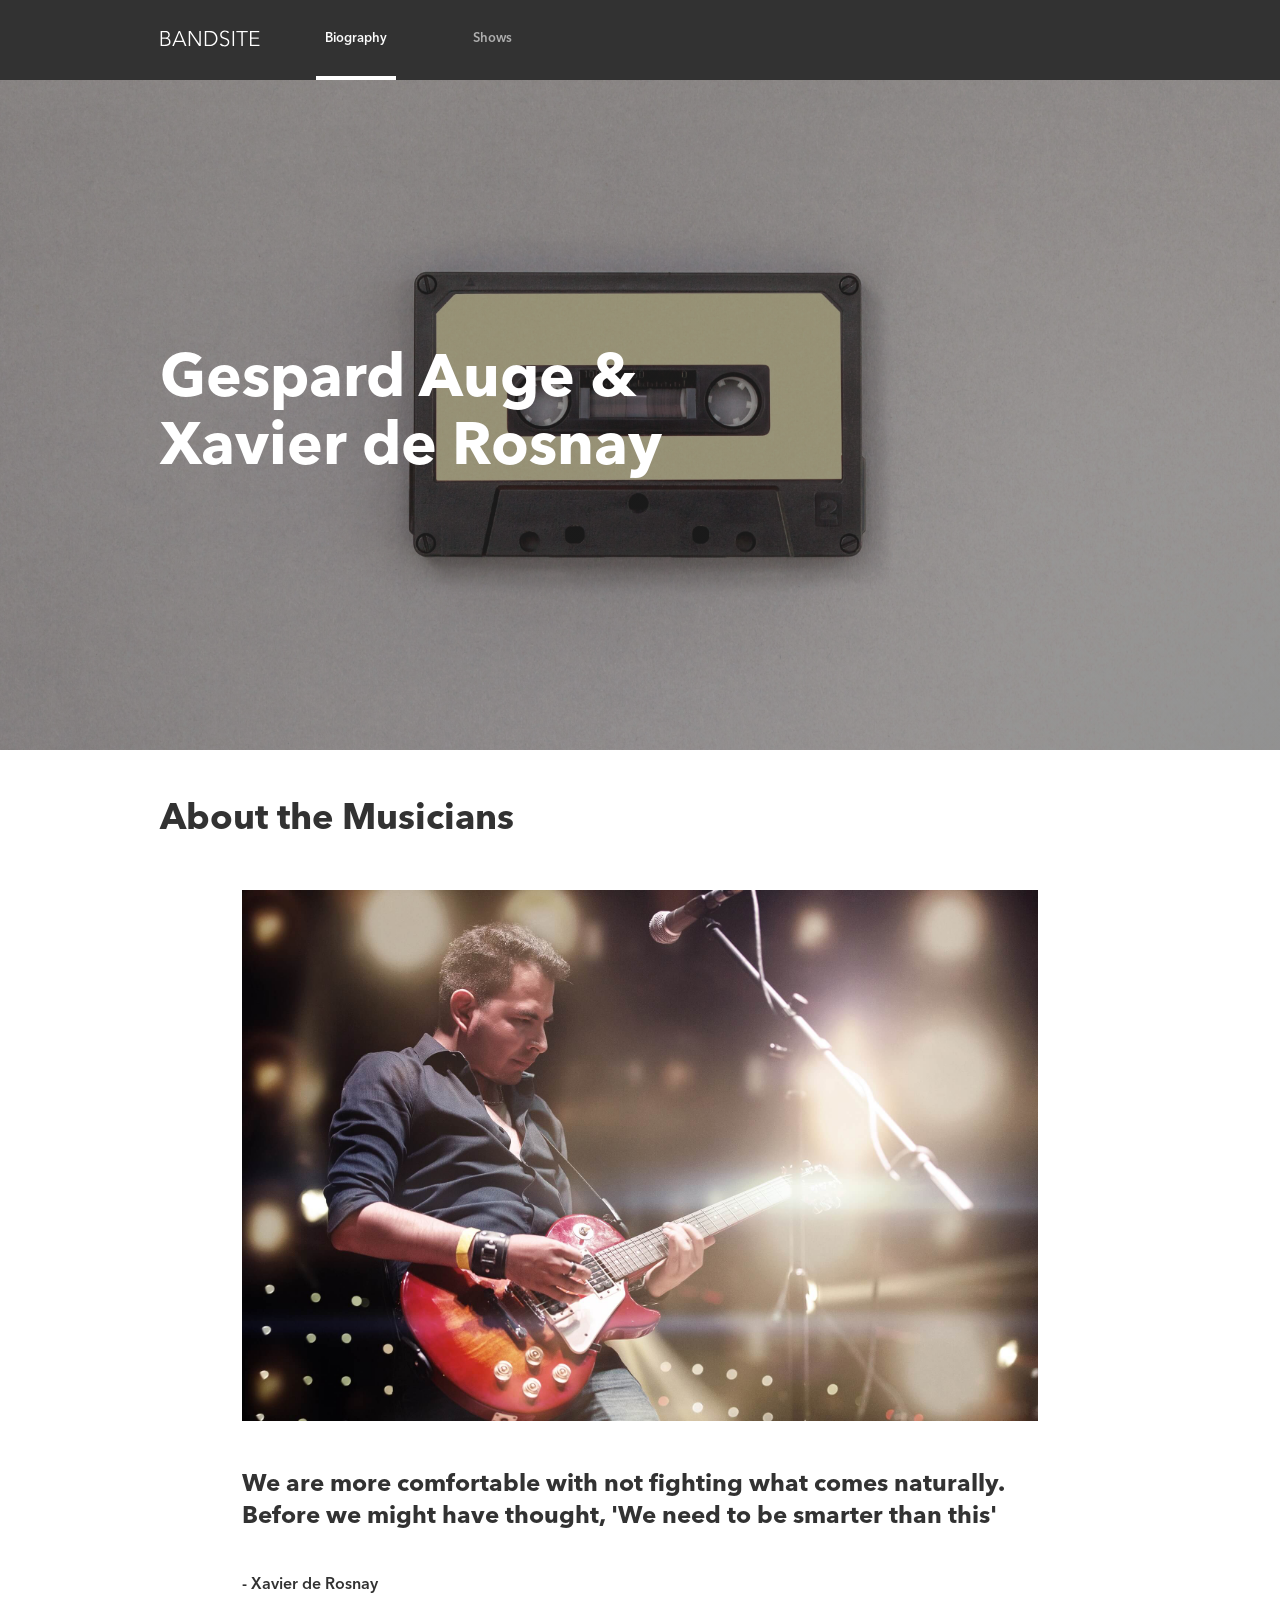
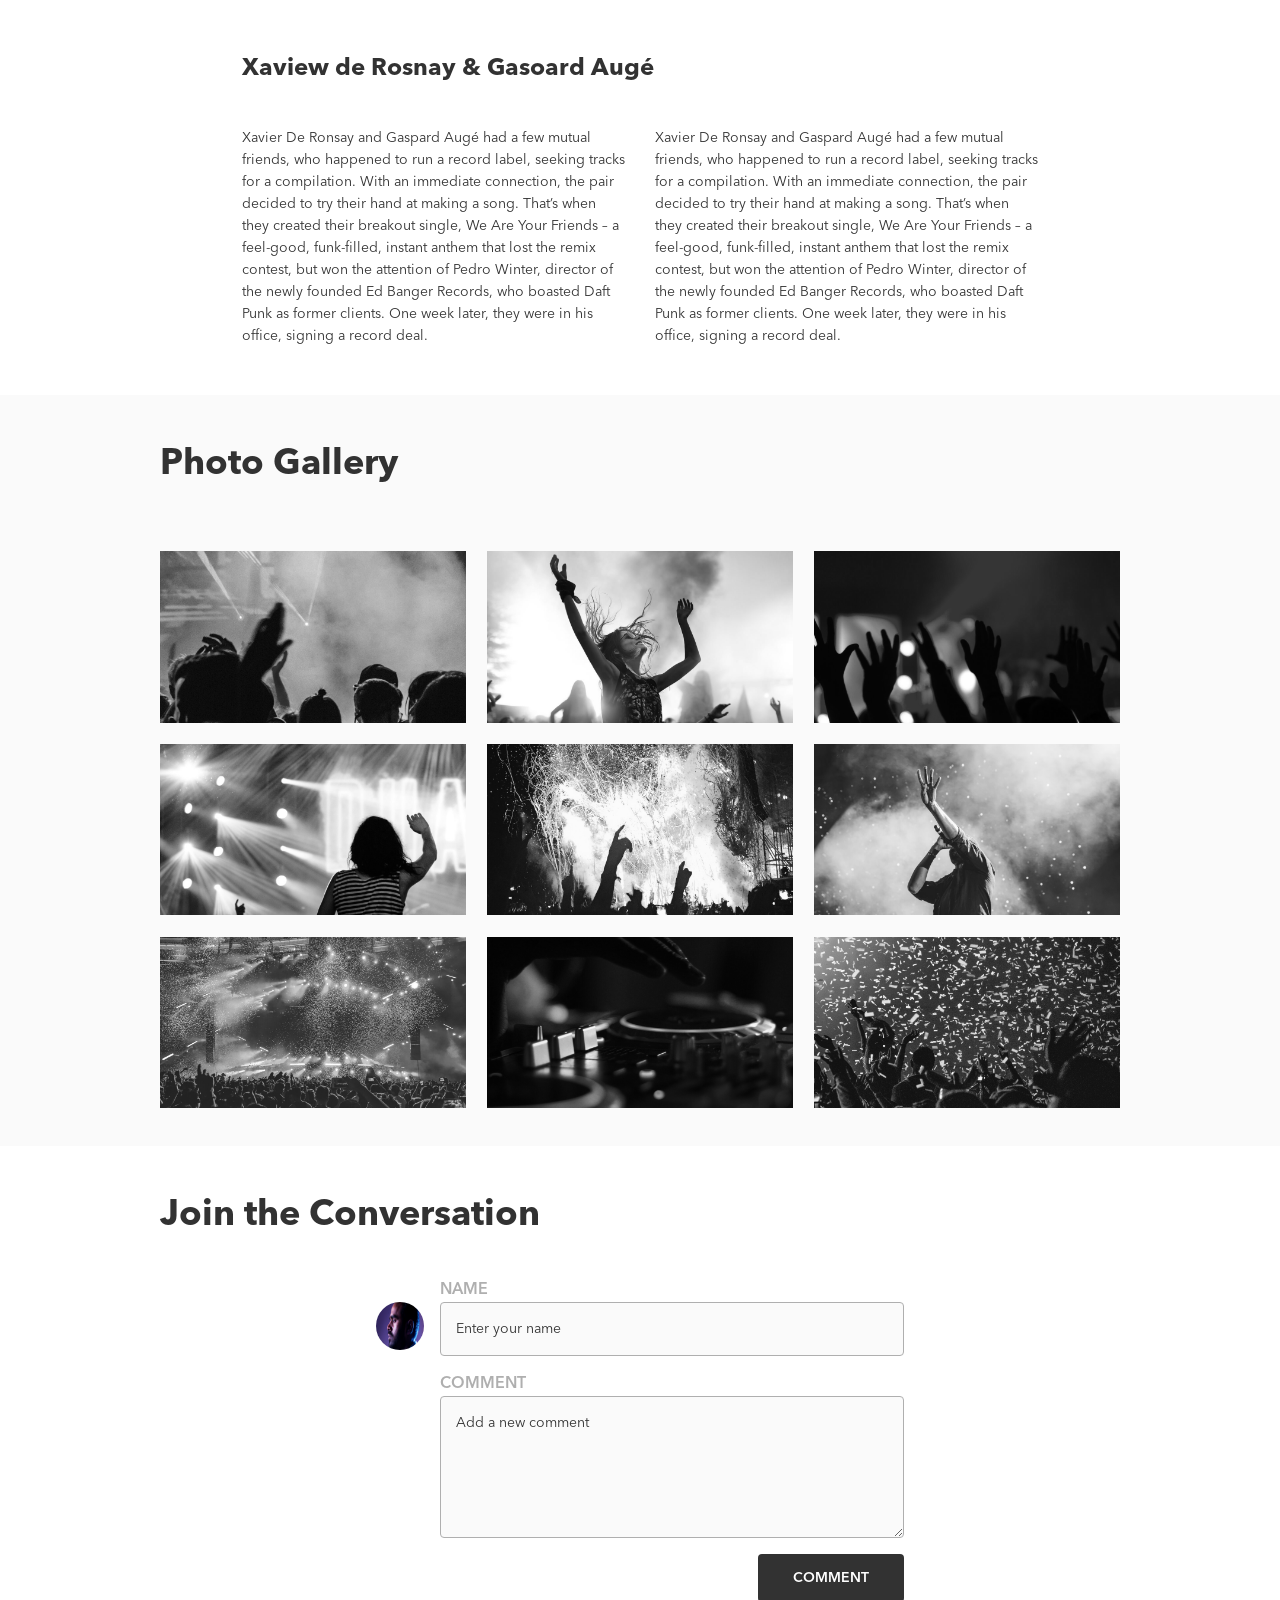
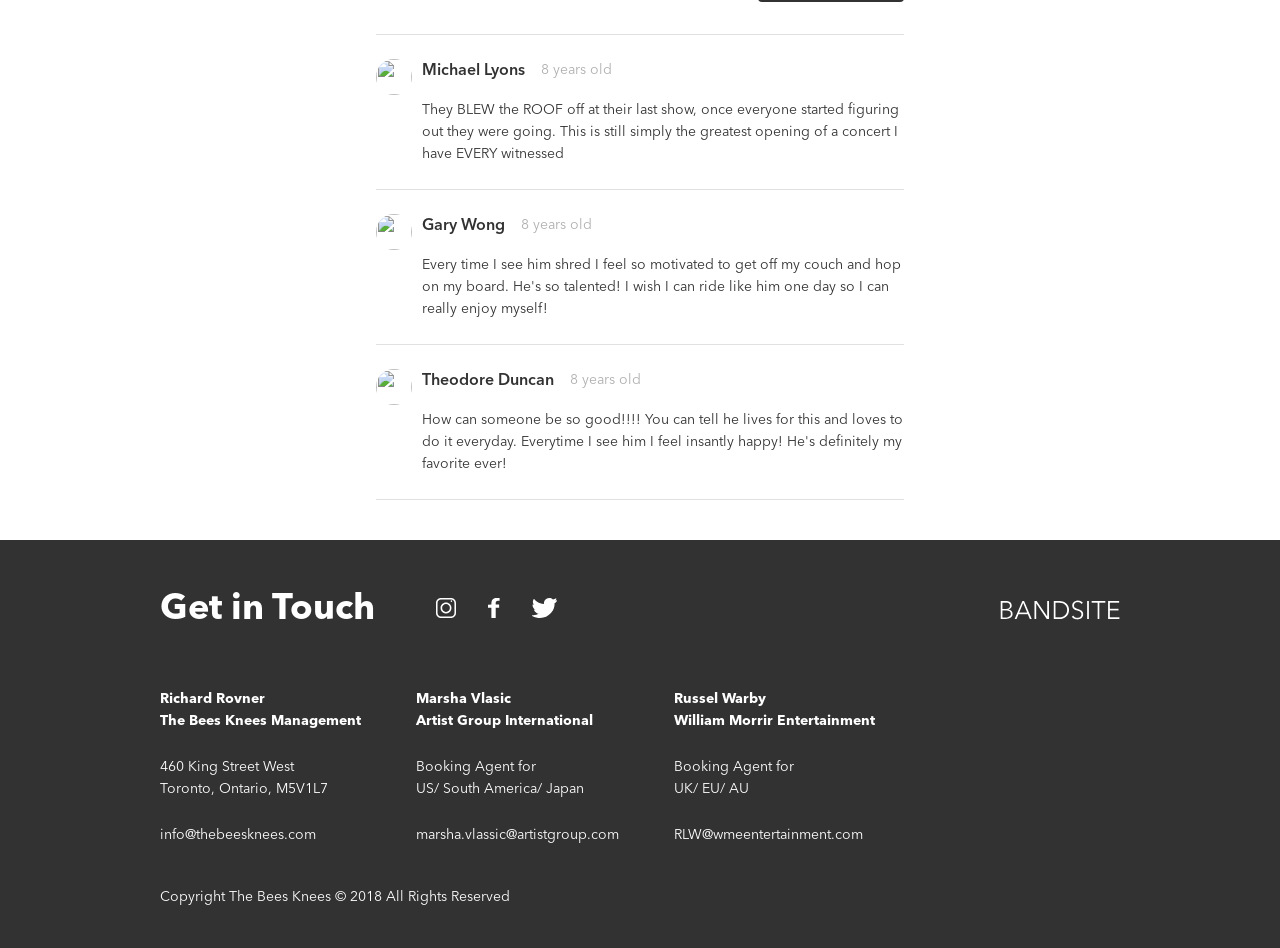
==== commit f0edfd86: "fixed bug with shows page button" ====
--- a/sprint2/index.html
+++ b/sprint2/index.html
@@ -92,7 +92,7 @@
             <input type="text" name='name' class='comments__input comments__input--name' placeholder="Enter your name"> <!--Input for the name-->
             <label class='comments__label' for="comment">Comment</label>
             <textarea name="comment" class='comments__input comments__input--comment' rows="5" cols="" placeholder="Add a new comment"></textarea> <!--Input for the comment-->
-            <button class='button comments__submit'>Submit</button>
+            <button class='button comments__submit'>Comment</button>
           </form> <!--End of the input form-->
         </div> <!--End of the flex container for new comments-->
         <div class="comments--posted">
